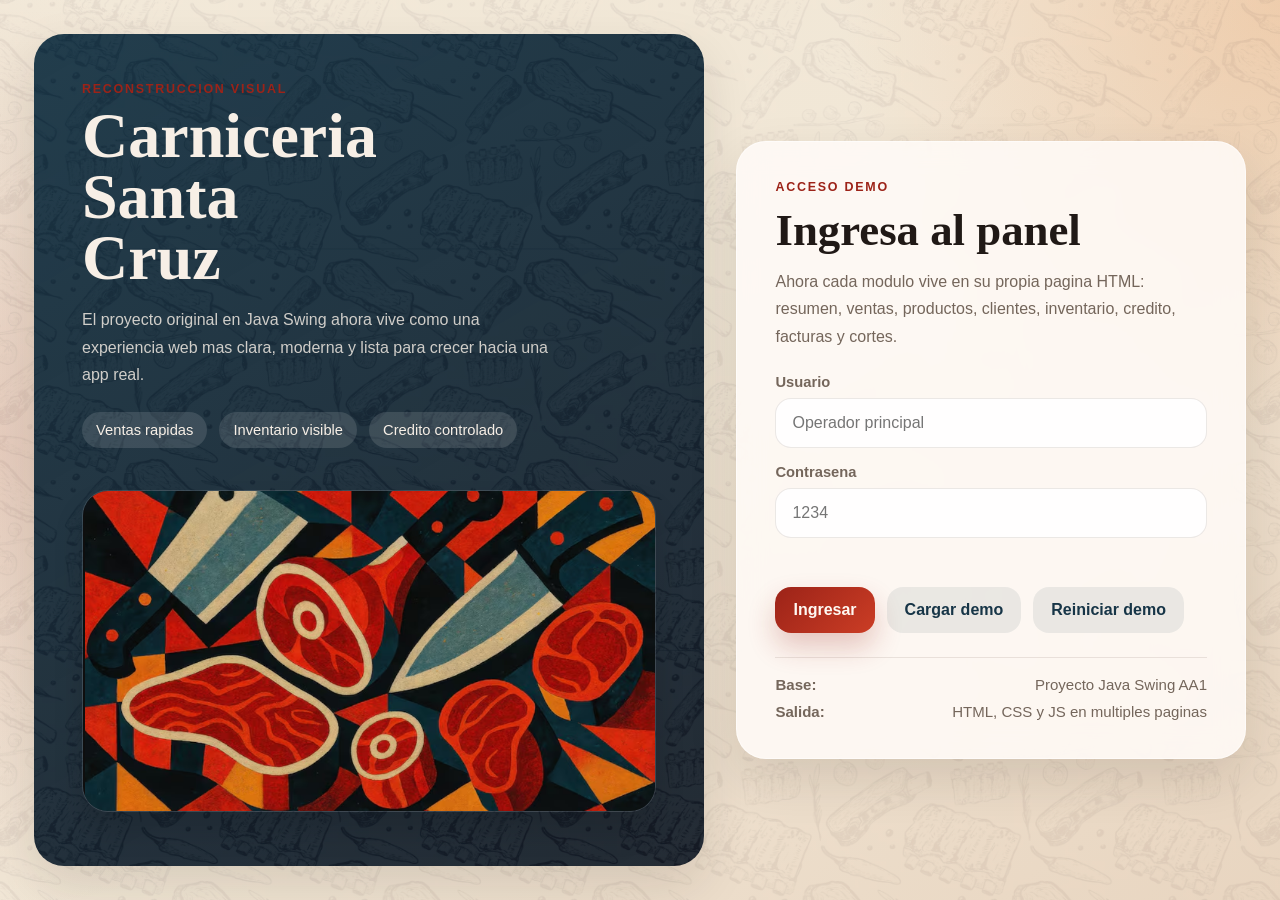
==== aa1-web/clientes.html @ 41139fec "Add aa1-web project files" ====
<!DOCTYPE html>
<html lang="es">
<head>
  <meta charset="UTF-8">
  <meta name="viewport" content="width=device-width, initial-scale=1.0">
  <title>Carniceria Santa Cruz | Clientes</title>
  <link rel="stylesheet" href="./styles.css">
</head>
<body data-page="clientes">
  <div class="page-shell">
    <section class="app">
      <aside class="sidebar">
        <div class="brand-block">
          <p class="eyebrow">Sistema comercial</p>
          <h2>Santa Cruz</h2>
          <p class="side-copy">
            Consulta, seguimiento y estado de credito con una lectura mas clara.
          </p>
        </div>

        <nav class="nav-list">
          <a class="nav-link" data-page-link="resumen" href="./resumen.html"><span class="nav-mark">RS</span><span>Resumen</span></a>
          <a class="nav-link" data-page-link="ventas" href="./ventas.html"><span class="nav-mark">VT</span><span>Ventas</span></a>
          <a class="nav-link" data-page-link="productos" href="./productos.html"><span class="nav-mark">PR</span><span>Productos</span></a>
          <a class="nav-link" data-page-link="clientes" href="./clientes.html"><span class="nav-mark">CL</span><span>Clientes</span></a>
          <a class="nav-link" data-page-link="inventario" href="./inventario.html"><span class="nav-mark">IN</span><span>Inventario</span></a>
          <a class="nav-link" data-page-link="credito" href="./credito.html"><span class="nav-mark">CR</span><span>Credito</span></a>
          <a class="nav-link" data-page-link="facturas" href="./facturas.html"><span class="nav-mark">FC</span><span>Facturas</span></a>
          <a class="nav-link" data-page-link="cortes" href="./cortes.html"><span class="nav-mark">CT</span><span>Cortes</span></a>
        </nav>

        <div class="side-pattern"></div>
        <p class="side-foot">Modulo separado a partir de la ventana `Clientes.java`.</p>
        <a class="ghost-button full side-button" href="./index.html">Volver al login</a>
      </aside>

      <main class="workspace">
        <header class="workspace-header">
          <div>
            <p class="eyebrow">Panel principal</p>
            <h1 id="currentSection">Clientes</h1>
          </div>

          <div class="header-tools">
            <div class="header-chip">
              <span>Fecha</span>
              <strong id="todayLabel"></strong>
            </div>
            <div class="header-chip">
              <span>Operador</span>
              <strong id="operatorLabel"></strong>
            </div>
          </div>
        </header>

        <section class="view active">
          <div class="section-title reveal">
            <div>
              <p class="eyebrow">Relacion comercial</p>
              <h2>Clientes</h2>
            </div>
            <span class="badge-soft">Busqueda + Perfil + Credito</span>
          </div>

          <div class="split-grid reveal delay-1">
            <article class="panel">
              <div class="panel-head">
                <div>
                  <p class="eyebrow">Busqueda</p>
                  <h3>Panel de clientes</h3>
                </div>
              </div>

              <label class="field">
                <span>Documento o nombre</span>
                <input id="clientSearch" type="text" placeholder="1023 o martha">
              </label>

              <div class="client-list" id="clientsList"></div>
            </article>

            <article class="panel">
              <div class="panel-head">
                <div>
                  <p class="eyebrow">Informacion del cliente</p>
                  <h3 id="clientName">Selecciona un cliente</h3>
                </div>
                <span class="badge-soft" id="clientCreditState">Sin estado</span>
              </div>

              <div class="detail-grid">
                <div class="detail-item">
                  <span>Documento</span>
                  <strong id="clientDocument">-</strong>
                </div>
                <div class="detail-item">
                  <span>Telefono</span>
                  <strong id="clientPhone">-</strong>
                </div>
                <div class="detail-item">
                  <span>Direccion</span>
                  <strong id="clientAddress">-</strong>
                </div>
                <div class="detail-item">
                  <span>Saldo pendiente</span>
                  <strong id="clientDebt">$0</strong>
                </div>
              </div>

              <button class="ghost-button full" type="button" id="toggleCreditButton">Cambiar estado de credito</button>
            </article>
          </div>
        </section>
      </main>
    </section>

    <div class="toast" id="toast"></div>
  </div>

  <script src="./app.js"></script>
</body>
</html>
---- aa1-web/styles.css ----
:root {
  --bg: #f3eadb;
  --surface: rgba(255, 251, 247, 0.88);
  --surface-strong: #fffaf5;
  --card: #fffdf9;
  --ink: #201916;
  --muted: #74665b;
  --line: rgba(91, 64, 48, 0.12);
  --accent: #9c2318;
  --accent-2: #eb7d26;
  --accent-3: #173547;
  --success: #247447;
  --warning: #b86b23;
  --danger: #a92525;
  --shadow: 0 20px 50px rgba(31, 23, 19, 0.12);
  --radius-xl: 30px;
  --radius-lg: 22px;
  --radius-md: 16px;
  --radius-sm: 12px;
}

* {
  box-sizing: border-box;
}

html {
  scroll-behavior: smooth;
}

body {
  margin: 0;
  min-height: 100vh;
  color: var(--ink);
  font-family: "Trebuchet MS", "Gill Sans", "Segoe UI", sans-serif;
  background:
    radial-gradient(circle at top right, rgba(235, 125, 38, 0.22), transparent 28%),
    radial-gradient(circle at left center, rgba(156, 35, 24, 0.14), transparent 34%),
    linear-gradient(140deg, #f4ecde 0%, #f3eadb 45%, #ead8c4 100%);
}

body::before {
  content: "";
  position: fixed;
  inset: 0;
  background: url("./assets/pattern.png") center/420px;
  opacity: 0.075;
  pointer-events: none;
  mix-blend-mode: multiply;
}

img {
  display: block;
  max-width: 100%;
}

button,
input,
select,
textarea {
  font: inherit;
}

a {
  color: inherit;
}

button {
  cursor: pointer;
}

.hidden {
  display: none !important;
}

.page-shell {
  position: relative;
}

.eyebrow {
  margin: 0 0 10px;
  font-size: 0.78rem;
  font-weight: 800;
  letter-spacing: 0.14em;
  text-transform: uppercase;
  color: var(--accent);
}

.reveal {
  animation: rise-in 0.75s ease both;
}

.delay-1 {
  animation-delay: 0.08s;
}

.delay-2 {
  animation-delay: 0.16s;
}

.login-screen {
  min-height: 100vh;
  display: grid;
  grid-template-columns: 1.25fr 0.95fr;
  gap: 32px;
  padding: 34px;
  position: relative;
}

.login-hero,
.login-card,
.panel,
.stat-card {
  backdrop-filter: blur(14px);
}

.login-hero {
  position: relative;
  overflow: hidden;
  border-radius: var(--radius-xl);
  background:
    linear-gradient(150deg, rgba(23, 53, 71, 0.95), rgba(15, 25, 38, 0.9)),
    url("./assets/pattern.png") center/400px;
  padding: 48px;
  color: #f7efe6;
  box-shadow: var(--shadow);
}

.login-hero h1,
.workspace-header h1,
.section-title h2,
.hero-banner h2,
.panel h3,
.login-card h2 {
  font-family: "Rockwell", "Bookman Old Style", "Palatino Linotype", serif;
}

.login-hero h1 {
  font-size: clamp(2.8rem, 5vw, 5rem);
  line-height: 0.95;
  margin: 0 0 18px;
  max-width: 9ch;
}

.hero-copy {
  max-width: 54ch;
  margin: 0 0 24px;
  color: rgba(247, 239, 230, 0.82);
  line-height: 1.7;
}

.hero-pills {
  display: flex;
  flex-wrap: wrap;
  gap: 12px;
}

.hero-pills span,
.badge-soft {
  display: inline-flex;
  align-items: center;
  gap: 8px;
  padding: 10px 14px;
  border-radius: 999px;
  background: rgba(255, 255, 255, 0.12);
  color: inherit;
  font-size: 0.92rem;
}

.hero-art {
  margin-top: 42px;
  border-radius: 26px;
  overflow: hidden;
  border: 1px solid rgba(255, 255, 255, 0.12);
  box-shadow: 0 18px 30px rgba(0, 0, 0, 0.14);
}

.hero-art img {
  width: 100%;
  height: 320px;
  object-fit: cover;
}

.login-card {
  align-self: center;
  border-radius: var(--radius-xl);
  background: var(--surface);
  border: 1px solid rgba(255, 255, 255, 0.5);
  padding: 38px;
  box-shadow: var(--shadow);
}

.card-top h2 {
  margin: 0 0 12px;
  font-size: clamp(2rem, 4vw, 2.8rem);
}

.card-top p:last-child {
  margin: 0 0 24px;
  color: var(--muted);
  line-height: 1.7;
}

.field {
  display: grid;
  gap: 8px;
  margin-bottom: 16px;
}

.field span {
  font-size: 0.92rem;
  font-weight: 700;
  color: var(--muted);
}

.field input,
.field select,
.field textarea {
  width: 100%;
  border: 1px solid var(--line);
  border-radius: var(--radius-md);
  padding: 15px 16px;
  background: rgba(255, 255, 255, 0.88);
  color: var(--ink);
  transition: border-color 0.2s ease, transform 0.2s ease, box-shadow 0.2s ease;
}

.field input:focus,
.field select:focus,
.field textarea:focus {
  outline: none;
  border-color: rgba(156, 35, 24, 0.4);
  box-shadow: 0 0 0 4px rgba(156, 35, 24, 0.08);
  transform: translateY(-1px);
}

.login-error {
  min-height: 1.2rem;
  margin: 4px 0 14px;
  color: var(--danger);
  font-size: 0.92rem;
  font-weight: 700;
}

.card-actions,
.button-row,
.banner-actions,
.sale-footer {
  display: flex;
  flex-wrap: wrap;
  gap: 12px;
  align-items: center;
}

.primary-button,
.ghost-button,
.remove-button {
  display: inline-flex;
  align-items: center;
  justify-content: center;
  border: 0;
  border-radius: 16px;
  padding: 14px 18px;
  font-weight: 800;
  text-decoration: none;
  transition: transform 0.18s ease, box-shadow 0.18s ease, background 0.18s ease;
}

.primary-button {
  background: linear-gradient(135deg, var(--accent), #cb3d25);
  color: #fff9f3;
  box-shadow: 0 14px 28px rgba(156, 35, 24, 0.24);
}

.ghost-button,
.remove-button {
  background: rgba(23, 53, 71, 0.08);
  color: var(--accent-3);
}

.primary-button:hover,
.ghost-button:hover,
.remove-button:hover {
  transform: translateY(-2px);
}

.full {
  width: 100%;
  justify-content: center;
}

.login-notes {
  margin-top: 24px;
  padding-top: 18px;
  border-top: 1px solid var(--line);
  display: grid;
  gap: 10px;
}

.login-notes div {
  display: flex;
  justify-content: space-between;
  gap: 12px;
  color: var(--muted);
  font-size: 0.94rem;
}

.app {
  display: grid;
  grid-template-columns: 300px minmax(0, 1fr);
  min-height: 100vh;
}

.sidebar {
  display: flex;
  flex-direction: column;
  position: sticky;
  top: 0;
  height: 100vh;
  padding: 26px;
  background:
    linear-gradient(180deg, rgba(17, 32, 45, 0.98), rgba(20, 26, 37, 0.97)),
    url("./assets/pattern.png") center/360px;
  color: #f9f2ea;
  overflow: hidden;
}

.brand-block h2 {
  margin: 0 0 10px;
  font-size: 2.2rem;
}

.side-copy,
.side-foot {
  color: rgba(249, 242, 234, 0.72);
  line-height: 1.7;
}

.nav-list {
  display: grid;
  gap: 10px;
  margin: 28px 0;
}

.nav-link {
  display: flex;
  align-items: center;
  gap: 12px;
  width: 100%;
  text-decoration: none;
  border: 1px solid rgba(255, 255, 255, 0.07);
  border-radius: 18px;
  padding: 14px 16px;
  background: rgba(255, 255, 255, 0.04);
  color: #f9f2ea;
  text-align: left;
  font-weight: 700;
  transition: background 0.2s ease, transform 0.2s ease, border-color 0.2s ease;
}

.nav-link:hover,
.nav-link.active {
  background: linear-gradient(135deg, rgba(156, 35, 24, 0.96), rgba(235, 125, 38, 0.92));
  border-color: transparent;
  transform: translateX(4px);
}

.nav-mark {
  display: inline-grid;
  place-items: center;
  width: 36px;
  height: 36px;
  border-radius: 12px;
  background: rgba(255, 255, 255, 0.14);
  font-size: 0.83rem;
}

.side-pattern {
  margin-top: auto;
  height: 180px;
  border-radius: 24px;
  background:
    linear-gradient(160deg, rgba(255, 255, 255, 0.08), transparent),
    url("./assets/hero-meat.png") center/cover;
  opacity: 0.82;
}

.side-button {
  margin-top: 16px;
}

.workspace {
  padding: 30px;
}

.workspace-header {
  display: flex;
  align-items: end;
  justify-content: space-between;
  gap: 20px;
  margin-bottom: 24px;
}

.workspace-header h1 {
  margin: 0;
  font-size: clamp(2.2rem, 4vw, 3.2rem);
}

.header-tools {
  display: flex;
  flex-wrap: wrap;
  gap: 12px;
}

.header-chip {
  min-width: 170px;
  padding: 14px 16px;
  border-radius: 18px;
  background: rgba(255, 255, 255, 0.72);
  border: 1px solid rgba(255, 255, 255, 0.44);
  box-shadow: var(--shadow);
}

.header-chip span {
  display: block;
  color: var(--muted);
  font-size: 0.84rem;
}

.header-chip strong {
  display: block;
  margin-top: 4px;
  font-size: 1rem;
}

.view {
  display: none;
  gap: 22px;
}

.view.active {
  display: grid;
}

.section-title {
  display: flex;
  align-items: center;
  justify-content: space-between;
  gap: 16px;
}

.section-title h2,
.hero-banner h2 {
  margin: 0;
}

.hero-banner {
  display: grid;
  grid-template-columns: minmax(0, 1.4fr) minmax(240px, 0.6fr);
  gap: 20px;
  padding: 28px;
  background:
    linear-gradient(135deg, rgba(255, 248, 242, 0.96), rgba(249, 236, 222, 0.92)),
    url("./assets/pattern.png") center/420px;
}

.panel-copy {
  margin: 14px 0 0;
  max-width: 62ch;
  color: var(--muted);
  line-height: 1.7;
}

.feature-list {
  margin: 18px 0 0;
  padding-left: 18px;
  color: var(--muted);
  line-height: 1.8;
}

.banner-aside {
  padding: 20px;
  border-radius: 24px;
  background: rgba(255, 255, 255, 0.62);
  border: 1px solid rgba(255, 255, 255, 0.5);
}

.stats-grid {
  display: grid;
  grid-template-columns: repeat(4, minmax(0, 1fr));
  gap: 16px;
}

.stats-grid.compact {
  grid-template-columns: repeat(3, minmax(0, 1fr));
}

.stat-card {
  padding: 22px;
  border-radius: 24px;
  background: rgba(255, 255, 255, 0.76);
  border: 1px solid rgba(255, 255, 255, 0.48);
  box-shadow: var(--shadow);
}

.stat-card span {
  display: block;
  color: var(--muted);
  font-size: 0.92rem;
}

.stat-card strong {
  display: block;
  margin-top: 10px;
  font-size: clamp(1.6rem, 3vw, 2.3rem);
  line-height: 1;
}

.split-grid,
.sales-grid,
.inventory-grid,
.invoice-layout {
  display: grid;
  gap: 20px;
}

.split-grid {
  grid-template-columns: repeat(2, minmax(0, 1fr));
}

.split-grid.wide {
  grid-template-columns: 0.86fr 1.14fr;
}

.sales-grid {
  grid-template-columns: 1.45fr 0.8fr;
}

.inventory-grid {
  grid-template-columns: repeat(3, minmax(0, 1fr));
}

.invoice-layout {
  grid-template-columns: minmax(0, 1.25fr) 320px;
  align-items: start;
}

.panel {
  padding: 22px;
  border-radius: 26px;
  background: var(--surface);
  border: 1px solid rgba(255, 255, 255, 0.5);
  box-shadow: var(--shadow);
}

.panel.tonal {
  background:
    linear-gradient(160deg, rgba(255, 248, 242, 0.94), rgba(243, 234, 219, 0.9)),
    url("./assets/pattern.png") center/360px;
}

.panel-head {
  display: flex;
  align-items: start;
  justify-content: space-between;
  gap: 16px;
  margin-bottom: 18px;
}

.panel-head h3 {
  margin: 0;
  font-size: 1.5rem;
}

.stack-list,
.timeline,
.client-list,
.chart-bars {
  display: grid;
  gap: 12px;
}

.stack-item,
.timeline-item,
.client-item,
.chart-row {
  border-radius: 18px;
  padding: 15px 16px;
  background: rgba(255, 255, 255, 0.76);
  border: 1px solid rgba(255, 255, 255, 0.48);
}

.stack-item {
  display: flex;
  justify-content: space-between;
  gap: 12px;
  align-items: center;
}

.stack-item strong,
.timeline-item strong,
.client-item strong {
  display: block;
}

.subtle {
  color: var(--muted);
  font-size: 0.92rem;
}

.inline-form,
.filters-bar {
  display: flex;
  flex-wrap: wrap;
  gap: 14px;
  align-items: end;
}

.grow {
  flex: 1 1 280px;
}

.short {
  min-width: 140px;
}

.chip-row {
  display: flex;
  flex-wrap: wrap;
  gap: 10px;
  margin: 18px 0;
}

.chip-row button {
  border: 0;
  border-radius: 999px;
  padding: 10px 14px;
  background: rgba(235, 125, 38, 0.12);
  color: var(--accent);
  font-weight: 700;
}

.table-wrap {
  overflow: auto;
  border-radius: 18px;
  border: 1px solid rgba(91, 64, 48, 0.08);
}

table {
  width: 100%;
  border-collapse: collapse;
  min-width: 640px;
  background: rgba(255, 255, 255, 0.62);
}

thead {
  background: rgba(23, 53, 71, 0.06);
}

th,
td {
  padding: 14px 16px;
  text-align: left;
  border-bottom: 1px solid rgba(91, 64, 48, 0.08);
  font-size: 0.95rem;
}

tbody tr:hover {
  background: rgba(156, 35, 24, 0.04);
}

.table-foot,
.sale-footer {
  margin-top: 16px;
  color: var(--muted);
}

.sale-footer {
  justify-content: space-between;
}

.totals-box {
  display: grid;
  gap: 14px;
  margin: 18px 0;
  padding: 18px;
  border-radius: 20px;
  background: rgba(23, 53, 71, 0.06);
}

.totals-box div {
  display: flex;
  justify-content: space-between;
  gap: 16px;
}

.totals-box strong {
  font-size: 1.1rem;
}

.note-card {
  margin-top: 18px;
  padding: 18px;
  border-radius: 20px;
  background: linear-gradient(160deg, rgba(23, 53, 71, 0.92), rgba(12, 24, 35, 0.9));
  color: #f3ebdf;
}

.note-card p:last-child {
  margin: 8px 0 0;
  line-height: 1.65;
  color: rgba(243, 235, 223, 0.8);
}

.form-grid {
  display: grid;
  grid-template-columns: repeat(2, minmax(0, 1fr));
  gap: 12px;
}

.full-row {
  grid-column: 1 / -1;
}

.filter-inline {
  display: flex;
  align-items: center;
  gap: 10px;
  color: var(--muted);
}

.filter-inline select {
  border: 1px solid var(--line);
  border-radius: 12px;
  padding: 10px 12px;
  background: rgba(255, 255, 255, 0.88);
}

.client-list {
  max-height: 560px;
  overflow: auto;
  padding-right: 4px;
}

.client-item {
  width: 100%;
  text-align: left;
  background: rgba(255, 255, 255, 0.84);
  border: 1px solid rgba(91, 64, 48, 0.08);
}

.client-item.active {
  border-color: rgba(156, 35, 24, 0.32);
  background: rgba(156, 35, 24, 0.06);
}

.detail-grid {
  display: grid;
  grid-template-columns: repeat(2, minmax(0, 1fr));
  gap: 12px;
}

.detail-grid.compact {
  margin-bottom: 12px;
}

.detail-item {
  padding: 16px;
  border-radius: 18px;
  background: rgba(255, 255, 255, 0.76);
  border: 1px solid rgba(91, 64, 48, 0.08);
}

.detail-item span {
  display: block;
  color: var(--muted);
  font-size: 0.9rem;
}

.detail-item strong {
  display: block;
  margin-top: 8px;
  font-size: 1rem;
}

.timeline-item {
  display: grid;
  gap: 6px;
}

.timeline-item small {
  color: var(--muted);
}

.invoice-detail {
  display: grid;
  gap: 12px;
  position: sticky;
  top: 18px;
}

.invoice-card {
  border-radius: 22px;
  padding: 18px;
  background: linear-gradient(160deg, rgba(23, 53, 71, 0.96), rgba(14, 28, 38, 0.94));
  color: #f7efe3;
}

.invoice-card h3 {
  margin: 0 0 14px;
  font-size: 1.4rem;
}

.invoice-card .subtle {
  color: rgba(247, 239, 227, 0.74);
}

.invoice-lines {
  display: grid;
  gap: 10px;
  margin-top: 16px;
}

.invoice-line {
  display: flex;
  justify-content: space-between;
  gap: 10px;
  padding-top: 10px;
  border-top: 1px solid rgba(255, 255, 255, 0.12);
}

.invoice-row {
  cursor: pointer;
}

.invoice-row.active {
  background: rgba(156, 35, 24, 0.08);
}

.chart-row {
  display: grid;
  gap: 10px;
}

.chart-row header {
  display: flex;
  justify-content: space-between;
  gap: 12px;
}

.chart-track {
  overflow: hidden;
  height: 12px;
  border-radius: 999px;
  background: rgba(23, 53, 71, 0.08);
}

.chart-fill {
  height: 100%;
  border-radius: inherit;
  background: linear-gradient(90deg, var(--accent), var(--accent-2));
}

.tone-ok {
  color: var(--success);
}

.tone-warn {
  color: var(--warning);
}

.tone-danger {
  color: var(--danger);
}

.pill {
  display: inline-flex;
  align-items: center;
  justify-content: center;
  min-width: 92px;
  padding: 8px 12px;
  border-radius: 999px;
  font-size: 0.84rem;
  font-weight: 800;
}

.pill.ok {
  background: rgba(36, 116, 71, 0.12);
  color: var(--success);
}

.pill.off {
  background: rgba(169, 37, 37, 0.12);
  color: var(--danger);
}

.stock-pill {
  font-weight: 800;
}

.stock-pill.low {
  color: var(--danger);
}

.stock-pill.good {
  color: var(--success);
}

.toast {
  position: fixed;
  right: 24px;
  bottom: 24px;
  min-width: 240px;
  max-width: 360px;
  padding: 16px 18px;
  border-radius: 18px;
  background: rgba(23, 53, 71, 0.96);
  color: #f7efe3;
  box-shadow: var(--shadow);
  opacity: 0;
  pointer-events: none;
  transform: translateY(10px);
  transition: opacity 0.2s ease, transform 0.2s ease;
}

.toast.show {
  opacity: 1;
  transform: translateY(0);
}

.toast.error {
  background: rgba(169, 37, 37, 0.96);
}

@keyframes rise-in {
  from {
    opacity: 0;
    transform: translateY(16px);
  }
  to {
    opacity: 1;
    transform: translateY(0);
  }
}

@media (max-width: 1220px) {
  .stats-grid,
  .stats-grid.compact,
  .inventory-grid {
    grid-template-columns: repeat(2, minmax(0, 1fr));
  }

  .sales-grid,
  .split-grid,
  .split-grid.wide,
  .invoice-layout {
    grid-template-columns: 1fr;
  }

  .invoice-detail {
    position: static;
  }
}

@media (max-width: 980px) {
  .login-screen,
  .app {
    grid-template-columns: 1fr;
  }

  .sidebar {
    position: relative;
    height: auto;
  }

  .workspace {
    padding: 22px;
  }

  .workspace-header,
  .section-title {
    flex-direction: column;
    align-items: start;
  }
}

@media (max-width: 720px) {
  .login-screen,
  .login-card,
  .login-hero,
  .panel,
  .workspace {
    padding: 20px;
  }

  .stats-grid,
  .stats-grid.compact,
  .detail-grid,
  .form-grid {
    grid-template-columns: 1fr;
  }

  .hero-banner {
    grid-template-columns: 1fr;
  }

  .hero-art img {
    height: 220px;
  }

  .header-tools,
  .card-actions,
  .button-row,
  .banner-actions,
  .sale-footer,
  .filters-bar,
  .inline-form {
    width: 100%;
  }

  .header-chip,
  .button-row > *,
  .card-actions > *,
  .banner-actions > *,
  .inline-form > *,
  .filters-bar > * {
    width: 100%;
  }
}
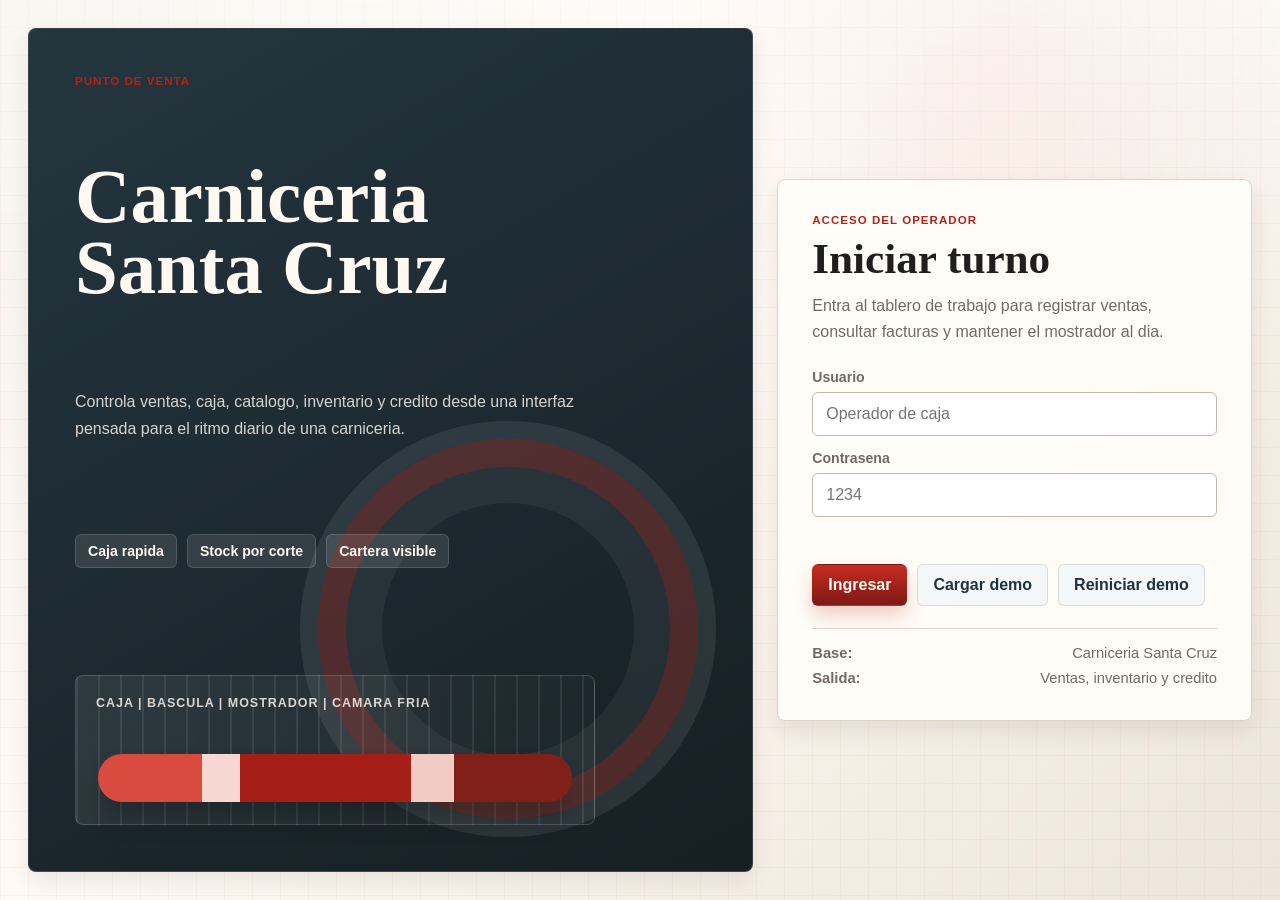
==== commit 2aebf35e: "Mejora visual" ====
--- a/aa1-web/clientes.html
+++ b/aa1-web/clientes.html
@@ -14,7 +14,7 @@
           <p class="eyebrow">Sistema comercial</p>
           <h2>Santa Cruz</h2>
           <p class="side-copy">
-            Consulta, seguimiento y estado de credito con una lectura mas clara.
+            Fichas de clientes para consultar contacto, saldo y permisos de credito.
           </p>
         </div>
 
@@ -30,14 +30,14 @@
         </nav>
 
         <div class="side-pattern"></div>
-        <p class="side-foot">Modulo separado a partir de la ventana `Clientes.java`.</p>
+        <p class="side-foot">Directorio de clientes habituales y ventas a credito.</p>
         <a class="ghost-button full side-button" href="./index.html">Volver al login</a>
       </aside>
 
       <main class="workspace">
         <header class="workspace-header">
           <div>
-            <p class="eyebrow">Panel principal</p>
+              <p class="eyebrow">Clientes frecuentes</p>
             <h1 id="currentSection">Clientes</h1>
           </div>
 
@@ -56,10 +56,10 @@
         <section class="view active">
           <div class="section-title reveal">
             <div>
-              <p class="eyebrow">Relacion comercial</p>
+              <p class="eyebrow">Mostrador y cartera</p>
               <h2>Clientes</h2>
             </div>
-            <span class="badge-soft">Busqueda + Perfil + Credito</span>
+            <span class="badge-soft">Busqueda + saldo + credito</span>
           </div>
 
           <div class="split-grid reveal delay-1">
@@ -67,7 +67,7 @@
               <div class="panel-head">
                 <div>
                   <p class="eyebrow">Busqueda</p>
-                  <h3>Panel de clientes</h3>
+                  <h3>Directorio de clientes</h3>
                 </div>
               </div>
 
@@ -82,7 +82,7 @@
             <article class="panel">
               <div class="panel-head">
                 <div>
-                  <p class="eyebrow">Informacion del cliente</p>
+                  <p class="eyebrow">Ficha comercial</p>
                   <h3 id="clientName">Selecciona un cliente</h3>
                 </div>
                 <span class="badge-soft" id="clientCreditState">Sin estado</span>
--- a/aa1-web/styles.css
+++ b/aa1-web/styles.css
@@ -1,22 +1,26 @@
 :root {
-  --bg: #f3eadb;
-  --surface: rgba(255, 251, 247, 0.88);
-  --surface-strong: #fffaf5;
-  --card: #fffdf9;
-  --ink: #201916;
-  --muted: #74665b;
-  --line: rgba(91, 64, 48, 0.12);
-  --accent: #9c2318;
-  --accent-2: #eb7d26;
-  --accent-3: #173547;
-  --success: #247447;
-  --warning: #b86b23;
-  --danger: #a92525;
-  --shadow: 0 20px 50px rgba(31, 23, 19, 0.12);
-  --radius-xl: 30px;
-  --radius-lg: 22px;
-  --radius-md: 16px;
-  --radius-sm: 12px;
+  --bg: #f6f1ea;
+  --bg-2: #ede5da;
+  --surface: #fffdf9;
+  --surface-soft: #fbf6ef;
+  --surface-steel: #eef2f3;
+  --ink: #211f1d;
+  --muted: #716a62;
+  --line: #ded3c7;
+  --line-strong: #c9b8a7;
+  --accent: #b42318;
+  --accent-dark: #7d1914;
+  --accent-soft: #fde7e3;
+  --steel: #20323b;
+  --steel-2: #314851;
+  --green: #28664c;
+  --warning: #a85f17;
+  --danger: #b42318;
+  --shadow: 0 18px 36px rgba(37, 28, 21, 0.12);
+  --shadow-soft: 0 10px 22px rgba(37, 28, 21, 0.08);
+  --radius-lg: 8px;
+  --radius-md: 8px;
+  --radius-sm: 6px;
 }
 
 * {
@@ -31,21 +35,22 @@
   margin: 0;
   min-height: 100vh;
   color: var(--ink);
-  font-family: "Trebuchet MS", "Gill Sans", "Segoe UI", sans-serif;
+  font-family: "Segoe UI", Arial, sans-serif;
   background:
-    radial-gradient(circle at top right, rgba(235, 125, 38, 0.22), transparent 28%),
-    radial-gradient(circle at left center, rgba(156, 35, 24, 0.14), transparent 34%),
-    linear-gradient(140deg, #f4ecde 0%, #f3eadb 45%, #ead8c4 100%);
+    linear-gradient(90deg, rgba(180, 35, 24, 0.035) 1px, transparent 1px),
+    linear-gradient(0deg, rgba(32, 50, 59, 0.035) 1px, transparent 1px),
+    linear-gradient(135deg, var(--bg) 0%, #fffaf4 42%, var(--bg-2) 100%);
+  background-size: 28px 28px, 28px 28px, auto;
 }
 
 body::before {
   content: "";
   position: fixed;
   inset: 0;
-  background: url("./assets/pattern.png") center/420px;
-  opacity: 0.075;
   pointer-events: none;
-  mix-blend-mode: multiply;
+  background:
+    linear-gradient(180deg, rgba(255, 255, 255, 0.45), transparent 36%),
+    radial-gradient(circle at 78% 8%, rgba(180, 35, 24, 0.08), transparent 26%);
 }
 
 img {
@@ -77,32 +82,32 @@
 }
 
 .eyebrow {
-  margin: 0 0 10px;
-  font-size: 0.78rem;
+  margin: 0 0 8px;
+  color: var(--accent);
+  font-size: 0.72rem;
   font-weight: 800;
-  letter-spacing: 0.14em;
+  letter-spacing: 0.09em;
   text-transform: uppercase;
-  color: var(--accent);
 }
 
 .reveal {
-  animation: rise-in 0.75s ease both;
+  animation: rise-in 0.45s ease both;
 }
 
 .delay-1 {
-  animation-delay: 0.08s;
+  animation-delay: 0.05s;
 }
 
 .delay-2 {
-  animation-delay: 0.16s;
+  animation-delay: 0.1s;
 }
 
 .login-screen {
   min-height: 100vh;
   display: grid;
-  grid-template-columns: 1.25fr 0.95fr;
-  gap: 32px;
-  padding: 34px;
+  grid-template-columns: minmax(0, 1.1fr) minmax(360px, 0.72fr);
+  gap: 24px;
+  padding: 28px;
   position: relative;
 }
 
@@ -110,19 +115,36 @@
 .login-card,
 .panel,
 .stat-card {
-  backdrop-filter: blur(14px);
+  box-shadow: var(--shadow-soft);
 }
 
 .login-hero {
   position: relative;
   overflow: hidden;
-  border-radius: var(--radius-xl);
+  display: grid;
+  align-content: space-between;
+  min-height: calc(100vh - 56px);
+  border: 1px solid rgba(255, 255, 255, 0.12);
+  border-radius: var(--radius-lg);
   background:
-    linear-gradient(150deg, rgba(23, 53, 71, 0.95), rgba(15, 25, 38, 0.9)),
-    url("./assets/pattern.png") center/400px;
-  padding: 48px;
-  color: #f7efe6;
-  box-shadow: var(--shadow);
+    linear-gradient(150deg, rgba(32, 50, 59, 0.98), rgba(17, 26, 31, 0.98)),
+    repeating-linear-gradient(45deg, rgba(255,255,255,0.04) 0 1px, transparent 1px 16px);
+  padding: 46px;
+  color: #fff9f2;
+}
+
+.login-hero::after {
+  content: "";
+  position: absolute;
+  right: 36px;
+  bottom: 34px;
+  width: min(36vw, 380px);
+  aspect-ratio: 1;
+  border-radius: 50%;
+  border: 18px solid rgba(255, 255, 255, 0.08);
+  box-shadow:
+    inset 0 0 0 28px rgba(180, 35, 24, 0.3),
+    inset 0 0 0 64px rgba(255, 255, 255, 0.05);
 }
 
 .login-hero h1,
@@ -130,28 +152,35 @@
 .section-title h2,
 .hero-banner h2,
 .panel h3,
-.login-card h2 {
-  font-family: "Rockwell", "Bookman Old Style", "Palatino Linotype", serif;
+.login-card h2,
+.brand-block h2 {
+  font-family: Georgia, "Times New Roman", serif;
 }
 
 .login-hero h1 {
-  font-size: clamp(2.8rem, 5vw, 5rem);
-  line-height: 0.95;
+  position: relative;
+  z-index: 1;
+  max-width: 10ch;
   margin: 0 0 18px;
-  max-width: 9ch;
+  font-size: clamp(3rem, 6vw, 5.6rem);
+  line-height: 0.92;
 }
 
 .hero-copy {
-  max-width: 54ch;
+  position: relative;
+  z-index: 1;
+  max-width: 58ch;
   margin: 0 0 24px;
-  color: rgba(247, 239, 230, 0.82);
-  line-height: 1.7;
+  color: rgba(255, 249, 242, 0.82);
+  line-height: 1.65;
 }
 
 .hero-pills {
+  position: relative;
+  z-index: 1;
   display: flex;
   flex-wrap: wrap;
-  gap: 12px;
+  gap: 10px;
 }
 
 .hero-pills span,
@@ -159,78 +188,112 @@
   display: inline-flex;
   align-items: center;
   gap: 8px;
-  padding: 10px 14px;
+  min-height: 34px;
+  padding: 8px 12px;
+  border: 1px solid rgba(180, 35, 24, 0.16);
+  border-radius: var(--radius-sm);
+  background: var(--accent-soft);
+  color: var(--accent-dark);
+  font-size: 0.88rem;
+  font-weight: 800;
+}
+
+.login-hero .hero-pills span {
+  border-color: rgba(255, 255, 255, 0.14);
+  background: rgba(255, 255, 255, 0.1);
+  color: #fff9f2;
+}
+
+.hero-art {
+  position: relative;
+  z-index: 1;
+  margin-top: 40px;
+  max-width: 520px;
+  min-height: 150px;
+  border: 1px solid rgba(255, 255, 255, 0.16);
+  border-radius: var(--radius-lg);
+  background:
+    linear-gradient(90deg, rgba(255,255,255,0.08), rgba(255,255,255,0.02)),
+    repeating-linear-gradient(90deg, rgba(255,255,255,0.08) 0 2px, transparent 2px 22px);
+}
+
+.hero-art img {
+  display: none;
+}
+
+.hero-art::before {
+  content: "CAJA  |  BASCULA  |  MOSTRADOR  |  CAMARA FRIA";
+  position: absolute;
+  left: 20px;
+  top: 20px;
+  color: rgba(255, 249, 242, 0.82);
+  font-size: 0.78rem;
+  font-weight: 800;
+  letter-spacing: 0.08em;
+}
+
+.hero-art::after {
+  content: "";
+  position: absolute;
+  left: 22px;
+  right: 22px;
+  bottom: 22px;
+  height: 48px;
   border-radius: 999px;
-  background: rgba(255, 255, 255, 0.12);
-  color: inherit;
-  font-size: 0.92rem;
-}
-
-.hero-art {
-  margin-top: 42px;
-  border-radius: 26px;
-  overflow: hidden;
-  border: 1px solid rgba(255, 255, 255, 0.12);
-  box-shadow: 0 18px 30px rgba(0, 0, 0, 0.14);
-}
-
-.hero-art img {
-  width: 100%;
-  height: 320px;
-  object-fit: cover;
+  background:
+    linear-gradient(90deg, #d94a3f 0 22%, #f6d7d1 22% 30%, #a51f18 30% 66%, #f2cbc4 66% 75%, #812018 75% 100%);
+  box-shadow: 0 18px 24px rgba(0, 0, 0, 0.22);
 }
 
 .login-card {
   align-self: center;
-  border-radius: var(--radius-xl);
-  background: var(--surface);
-  border: 1px solid rgba(255, 255, 255, 0.5);
-  padding: 38px;
-  box-shadow: var(--shadow);
+  border: 1px solid var(--line);
+  border-radius: var(--radius-lg);
+  background: rgba(255, 253, 249, 0.94);
+  padding: 34px;
 }
 
 .card-top h2 {
-  margin: 0 0 12px;
-  font-size: clamp(2rem, 4vw, 2.8rem);
+  margin: 0 0 10px;
+  font-size: clamp(2rem, 4vw, 2.7rem);
 }
 
 .card-top p:last-child {
   margin: 0 0 24px;
   color: var(--muted);
-  line-height: 1.7;
+  line-height: 1.65;
 }
 
 .field {
   display: grid;
-  gap: 8px;
-  margin-bottom: 16px;
+  gap: 7px;
+  margin-bottom: 14px;
 }
 
 .field span {
-  font-size: 0.92rem;
-  font-weight: 700;
   color: var(--muted);
+  font-size: 0.88rem;
+  font-weight: 800;
 }
 
 .field input,
 .field select,
 .field textarea {
   width: 100%;
-  border: 1px solid var(--line);
-  border-radius: var(--radius-md);
-  padding: 15px 16px;
-  background: rgba(255, 255, 255, 0.88);
+  border: 1px solid var(--line-strong);
+  border-radius: var(--radius-sm);
+  background: #fff;
   color: var(--ink);
-  transition: border-color 0.2s ease, transform 0.2s ease, box-shadow 0.2s ease;
+  padding: 12px 13px;
+  transition: border-color 0.18s ease, box-shadow 0.18s ease;
 }
 
 .field input:focus,
 .field select:focus,
 .field textarea:focus {
   outline: none;
-  border-color: rgba(156, 35, 24, 0.4);
-  box-shadow: 0 0 0 4px rgba(156, 35, 24, 0.08);
-  transform: translateY(-1px);
+  border-color: var(--accent);
+  box-shadow: 0 0 0 3px rgba(180, 35, 24, 0.12);
 }
 
 .login-error {
@@ -238,7 +301,7 @@
   margin: 4px 0 14px;
   color: var(--danger);
   font-size: 0.92rem;
-  font-weight: 700;
+  font-weight: 800;
 }
 
 .card-actions,
@@ -247,7 +310,7 @@
 .sale-footer {
   display: flex;
   flex-wrap: wrap;
-  gap: 12px;
+  gap: 10px;
   align-items: center;
 }
 
@@ -257,30 +320,44 @@
   display: inline-flex;
   align-items: center;
   justify-content: center;
-  border: 0;
-  border-radius: 16px;
-  padding: 14px 18px;
-  font-weight: 800;
+  min-height: 42px;
+  border: 1px solid transparent;
+  border-radius: var(--radius-sm);
+  padding: 11px 15px;
+  font-weight: 850;
   text-decoration: none;
-  transition: transform 0.18s ease, box-shadow 0.18s ease, background 0.18s ease;
+  transition: transform 0.16s ease, box-shadow 0.16s ease, background 0.16s ease;
 }
 
 .primary-button {
-  background: linear-gradient(135deg, var(--accent), #cb3d25);
-  color: #fff9f3;
-  box-shadow: 0 14px 28px rgba(156, 35, 24, 0.24);
+  background: linear-gradient(180deg, #c72c21, var(--accent-dark));
+  color: #fffaf5;
+  box-shadow: 0 10px 18px rgba(180, 35, 24, 0.22);
 }
 
 .ghost-button,
 .remove-button {
-  background: rgba(23, 53, 71, 0.08);
-  color: var(--accent-3);
+  border-color: rgba(32, 50, 59, 0.14);
+  background: #f4f7f7;
+  color: var(--steel);
+}
+
+.remove-button {
+  min-height: 34px;
+  padding: 7px 10px;
 }
 
 .primary-button:hover,
 .ghost-button:hover,
 .remove-button:hover {
-  transform: translateY(-2px);
+  transform: translateY(-1px);
+  box-shadow: var(--shadow-soft);
+}
+
+button:disabled,
+input:disabled {
+  cursor: not-allowed;
+  opacity: 0.56;
 }
 
 .full {
@@ -289,11 +366,11 @@
 }
 
 .login-notes {
-  margin-top: 24px;
-  padding-top: 18px;
+  margin-top: 22px;
+  padding-top: 16px;
   border-top: 1px solid var(--line);
   display: grid;
-  gap: 10px;
+  gap: 9px;
 }
 
 .login-notes div {
@@ -301,12 +378,12 @@
   justify-content: space-between;
   gap: 12px;
   color: var(--muted);
-  font-size: 0.94rem;
+  font-size: 0.92rem;
 }
 
 .app {
   display: grid;
-  grid-template-columns: 300px minmax(0, 1fr);
+  grid-template-columns: 278px minmax(0, 1fr);
   min-height: 100vh;
 }
 
@@ -316,125 +393,139 @@
   position: sticky;
   top: 0;
   height: 100vh;
-  padding: 26px;
+  padding: 22px;
   background:
-    linear-gradient(180deg, rgba(17, 32, 45, 0.98), rgba(20, 26, 37, 0.97)),
-    url("./assets/pattern.png") center/360px;
-  color: #f9f2ea;
+    linear-gradient(180deg, rgba(32, 50, 59, 0.98), rgba(18, 27, 32, 0.98)),
+    repeating-linear-gradient(90deg, rgba(255,255,255,0.04) 0 1px, transparent 1px 18px);
+  color: #fff9f2;
   overflow: hidden;
 }
 
+.brand-block {
+  padding-bottom: 18px;
+  border-bottom: 1px solid rgba(255, 255, 255, 0.12);
+}
+
 .brand-block h2 {
-  margin: 0 0 10px;
-  font-size: 2.2rem;
+  margin: 0 0 8px;
+  font-size: 2.18rem;
+  line-height: 1;
 }
 
 .side-copy,
 .side-foot {
-  color: rgba(249, 242, 234, 0.72);
-  line-height: 1.7;
+  color: rgba(255, 249, 242, 0.74);
+  line-height: 1.55;
+}
+
+.side-copy {
+  margin-bottom: 0;
 }
 
 .nav-list {
   display: grid;
+  gap: 7px;
+  margin: 22px 0;
+}
+
+.nav-link {
+  display: flex;
+  align-items: center;
   gap: 10px;
-  margin: 28px 0;
-}
-
-.nav-link {
-  display: flex;
-  align-items: center;
-  gap: 12px;
   width: 100%;
+  border: 1px solid rgba(255, 255, 255, 0.08);
+  border-radius: var(--radius-sm);
+  background: rgba(255, 255, 255, 0.045);
+  color: #fff9f2;
+  padding: 10px 12px;
+  text-align: left;
   text-decoration: none;
-  border: 1px solid rgba(255, 255, 255, 0.07);
-  border-radius: 18px;
-  padding: 14px 16px;
-  background: rgba(255, 255, 255, 0.04);
-  color: #f9f2ea;
-  text-align: left;
-  font-weight: 700;
-  transition: background 0.2s ease, transform 0.2s ease, border-color 0.2s ease;
+  font-weight: 750;
+  transition: background 0.18s ease, transform 0.18s ease, border-color 0.18s ease;
 }
 
 .nav-link:hover,
 .nav-link.active {
-  background: linear-gradient(135deg, rgba(156, 35, 24, 0.96), rgba(235, 125, 38, 0.92));
-  border-color: transparent;
-  transform: translateX(4px);
+  border-color: rgba(255, 255, 255, 0.16);
+  background: linear-gradient(90deg, var(--accent), #da4b36);
+  transform: translateX(3px);
 }
 
 .nav-mark {
   display: inline-grid;
   place-items: center;
-  width: 36px;
-  height: 36px;
-  border-radius: 12px;
-  background: rgba(255, 255, 255, 0.14);
-  font-size: 0.83rem;
+  width: 32px;
+  height: 32px;
+  border-radius: 50%;
+  background: rgba(255, 255, 255, 0.13);
+  font-size: 0.76rem;
+  font-weight: 900;
 }
 
 .side-pattern {
   margin-top: auto;
-  height: 180px;
-  border-radius: 24px;
+  min-height: 136px;
+  border: 1px solid rgba(255, 255, 255, 0.12);
+  border-radius: var(--radius-lg);
   background:
-    linear-gradient(160deg, rgba(255, 255, 255, 0.08), transparent),
-    url("./assets/hero-meat.png") center/cover;
-  opacity: 0.82;
+    linear-gradient(135deg, rgba(180, 35, 24, 0.7), rgba(255, 255, 255, 0.08)),
+    repeating-linear-gradient(135deg, rgba(255,255,255,0.13) 0 2px, transparent 2px 18px);
 }
 
 .side-button {
-  margin-top: 16px;
+  margin-top: 14px;
 }
 
 .workspace {
-  padding: 30px;
+  padding: 26px;
 }
 
 .workspace-header {
   display: flex;
   align-items: end;
   justify-content: space-between;
-  gap: 20px;
-  margin-bottom: 24px;
+  gap: 18px;
+  margin-bottom: 22px;
+  padding-bottom: 18px;
+  border-bottom: 1px solid var(--line);
 }
 
 .workspace-header h1 {
   margin: 0;
-  font-size: clamp(2.2rem, 4vw, 3.2rem);
+  font-size: clamp(2.1rem, 4vw, 3.1rem);
 }
 
 .header-tools {
   display: flex;
   flex-wrap: wrap;
-  gap: 12px;
+  gap: 10px;
 }
 
 .header-chip {
-  min-width: 170px;
-  padding: 14px 16px;
-  border-radius: 18px;
-  background: rgba(255, 255, 255, 0.72);
-  border: 1px solid rgba(255, 255, 255, 0.44);
-  box-shadow: var(--shadow);
+  min-width: 160px;
+  border: 1px solid var(--line);
+  border-radius: var(--radius-sm);
+  background: rgba(255, 253, 249, 0.86);
+  padding: 11px 13px;
+  box-shadow: var(--shadow-soft);
 }
 
 .header-chip span {
   display: block;
   color: var(--muted);
-  font-size: 0.84rem;
+  font-size: 0.8rem;
+  font-weight: 750;
 }
 
 .header-chip strong {
   display: block;
   margin-top: 4px;
-  font-size: 1rem;
+  font-size: 0.96rem;
 }
 
 .view {
   display: none;
-  gap: 22px;
+  gap: 18px;
 }
 
 .view.active {
@@ -445,7 +536,7 @@
   display: flex;
   align-items: center;
   justify-content: space-between;
-  gap: 16px;
+  gap: 14px;
 }
 
 .section-title h2,
@@ -455,39 +546,38 @@
 
 .hero-banner {
   display: grid;
-  grid-template-columns: minmax(0, 1.4fr) minmax(240px, 0.6fr);
-  gap: 20px;
-  padding: 28px;
+  grid-template-columns: minmax(0, 1.35fr) minmax(230px, 0.55fr);
+  gap: 18px;
+  border-left: 6px solid var(--accent);
   background:
-    linear-gradient(135deg, rgba(255, 248, 242, 0.96), rgba(249, 236, 222, 0.92)),
-    url("./assets/pattern.png") center/420px;
+    linear-gradient(120deg, rgba(255, 253, 249, 0.98), rgba(245, 239, 231, 0.96));
 }
 
 .panel-copy {
-  margin: 14px 0 0;
-  max-width: 62ch;
+  max-width: 68ch;
+  margin: 12px 0 0;
+  color: var(--muted);
+  line-height: 1.6;
+}
+
+.feature-list {
+  margin: 16px 0 0;
+  padding-left: 18px;
   color: var(--muted);
   line-height: 1.7;
 }
 
-.feature-list {
-  margin: 18px 0 0;
-  padding-left: 18px;
-  color: var(--muted);
-  line-height: 1.8;
-}
-
 .banner-aside {
-  padding: 20px;
-  border-radius: 24px;
-  background: rgba(255, 255, 255, 0.62);
-  border: 1px solid rgba(255, 255, 255, 0.5);
+  border: 1px solid var(--line);
+  border-radius: var(--radius-sm);
+  background: var(--surface-soft);
+  padding: 16px;
 }
 
 .stats-grid {
   display: grid;
   grid-template-columns: repeat(4, minmax(0, 1fr));
-  gap: 16px;
+  gap: 12px;
 }
 
 .stats-grid.compact {
@@ -495,23 +585,33 @@
 }
 
 .stat-card {
-  padding: 22px;
-  border-radius: 24px;
-  background: rgba(255, 255, 255, 0.76);
-  border: 1px solid rgba(255, 255, 255, 0.48);
-  box-shadow: var(--shadow);
+  position: relative;
+  overflow: hidden;
+  border: 1px solid var(--line);
+  border-radius: var(--radius-lg);
+  background: var(--surface);
+  padding: 18px;
+}
+
+.stat-card::before {
+  content: "";
+  position: absolute;
+  inset: 0 auto 0 0;
+  width: 5px;
+  background: var(--accent);
 }
 
 .stat-card span {
   display: block;
   color: var(--muted);
-  font-size: 0.92rem;
+  font-size: 0.88rem;
+  font-weight: 750;
 }
 
 .stat-card strong {
   display: block;
-  margin-top: 10px;
-  font-size: clamp(1.6rem, 3vw, 2.3rem);
+  margin-top: 8px;
+  font-size: clamp(1.45rem, 3vw, 2.2rem);
   line-height: 1;
 }
 
@@ -520,7 +620,7 @@
 .inventory-grid,
 .invoice-layout {
   display: grid;
-  gap: 20px;
+  gap: 16px;
 }
 
 .split-grid {
@@ -528,11 +628,15 @@
 }
 
 .split-grid.wide {
-  grid-template-columns: 0.86fr 1.14fr;
+  grid-template-columns: 0.82fr 1.18fr;
+}
+
+.full-span {
+  grid-column: 1 / -1;
 }
 
 .sales-grid {
-  grid-template-columns: 1.45fr 0.8fr;
+  grid-template-columns: minmax(0, 1.45fr) minmax(310px, 0.72fr);
 }
 
 .inventory-grid {
@@ -545,30 +649,28 @@
 }
 
 .panel {
-  padding: 22px;
-  border-radius: 26px;
-  background: var(--surface);
-  border: 1px solid rgba(255, 255, 255, 0.5);
-  box-shadow: var(--shadow);
+  border: 1px solid var(--line);
+  border-radius: var(--radius-lg);
+  background: rgba(255, 253, 249, 0.92);
+  padding: 18px;
 }
 
 .panel.tonal {
-  background:
-    linear-gradient(160deg, rgba(255, 248, 242, 0.94), rgba(243, 234, 219, 0.9)),
-    url("./assets/pattern.png") center/360px;
+  background: var(--surface-soft);
+  box-shadow: none;
 }
 
 .panel-head {
   display: flex;
   align-items: start;
   justify-content: space-between;
-  gap: 16px;
-  margin-bottom: 18px;
+  gap: 14px;
+  margin-bottom: 16px;
 }
 
 .panel-head h3 {
   margin: 0;
-  font-size: 1.5rem;
+  font-size: 1.35rem;
 }
 
 .stack-list,
@@ -576,17 +678,17 @@
 .client-list,
 .chart-bars {
   display: grid;
-  gap: 12px;
+  gap: 10px;
 }
 
 .stack-item,
 .timeline-item,
 .client-item,
 .chart-row {
-  border-radius: 18px;
-  padding: 15px 16px;
-  background: rgba(255, 255, 255, 0.76);
-  border: 1px solid rgba(255, 255, 255, 0.48);
+  border: 1px solid var(--line);
+  border-radius: var(--radius-sm);
+  background: #fff;
+  padding: 13px 14px;
 }
 
 .stack-item {
@@ -604,14 +706,14 @@
 
 .subtle {
   color: var(--muted);
-  font-size: 0.92rem;
+  font-size: 0.9rem;
 }
 
 .inline-form,
 .filters-bar {
   display: flex;
   flex-wrap: wrap;
-  gap: 14px;
+  gap: 12px;
   align-items: end;
 }
 
@@ -620,57 +722,73 @@
 }
 
 .short {
-  min-width: 140px;
+  min-width: 136px;
 }
 
 .chip-row {
   display: flex;
   flex-wrap: wrap;
-  gap: 10px;
-  margin: 18px 0;
+  gap: 8px;
+  margin: 16px 0;
 }
 
 .chip-row button {
-  border: 0;
+  border: 1px solid rgba(180, 35, 24, 0.2);
   border-radius: 999px;
-  padding: 10px 14px;
-  background: rgba(235, 125, 38, 0.12);
-  color: var(--accent);
-  font-weight: 700;
+  background: var(--accent-soft);
+  color: var(--accent-dark);
+  padding: 8px 12px;
+  font-weight: 800;
 }
 
 .table-wrap {
   overflow: auto;
-  border-radius: 18px;
-  border: 1px solid rgba(91, 64, 48, 0.08);
+  border: 1px solid var(--line);
+  border-radius: var(--radius-sm);
+  background: #fff;
+}
+
+.scroll-table {
+  max-height: 360px;
 }
 
 table {
   width: 100%;
+  min-width: 640px;
   border-collapse: collapse;
-  min-width: 640px;
-  background: rgba(255, 255, 255, 0.62);
-}
-
-thead {
-  background: rgba(23, 53, 71, 0.06);
+  background: #fff;
+}
+
+.scroll-table thead th {
+  position: sticky;
+  top: 0;
+  z-index: 1;
+}
+
+thead th {
+  background: var(--steel);
+  color: #fff9f2;
 }
 
 th,
 td {
-  padding: 14px 16px;
+  border-bottom: 1px solid var(--line);
+  padding: 12px 14px;
   text-align: left;
-  border-bottom: 1px solid rgba(91, 64, 48, 0.08);
-  font-size: 0.95rem;
+  font-size: 0.93rem;
+}
+
+tbody tr:nth-child(even) {
+  background: #fbf8f4;
 }
 
 tbody tr:hover {
-  background: rgba(156, 35, 24, 0.04);
+  background: var(--accent-soft);
 }
 
 .table-foot,
 .sale-footer {
-  margin-top: 16px;
+  margin-top: 14px;
   color: var(--muted);
 }
 
@@ -680,11 +798,13 @@
 
 .totals-box {
   display: grid;
-  gap: 14px;
-  margin: 18px 0;
-  padding: 18px;
-  border-radius: 20px;
-  background: rgba(23, 53, 71, 0.06);
+  gap: 12px;
+  margin: 16px 0;
+  border: 1px solid var(--line);
+  border-left: 5px solid var(--accent);
+  border-radius: var(--radius-sm);
+  background: #fff;
+  padding: 16px;
 }
 
 .totals-box div {
@@ -694,27 +814,27 @@
 }
 
 .totals-box strong {
-  font-size: 1.1rem;
+  font-size: 1.08rem;
 }
 
 .note-card {
-  margin-top: 18px;
-  padding: 18px;
-  border-radius: 20px;
-  background: linear-gradient(160deg, rgba(23, 53, 71, 0.92), rgba(12, 24, 35, 0.9));
-  color: #f3ebdf;
+  margin-top: 16px;
+  border-radius: var(--radius-sm);
+  background: linear-gradient(160deg, var(--steel), #16242a);
+  color: #fff9f2;
+  padding: 16px;
 }
 
 .note-card p:last-child {
-  margin: 8px 0 0;
-  line-height: 1.65;
-  color: rgba(243, 235, 223, 0.8);
+  margin: 7px 0 0;
+  color: rgba(255, 249, 242, 0.82);
+  line-height: 1.55;
 }
 
 .form-grid {
   display: grid;
   grid-template-columns: repeat(2, minmax(0, 1fr));
-  gap: 12px;
+  gap: 10px;
 }
 
 .full-row {
@@ -724,15 +844,15 @@
 .filter-inline {
   display: flex;
   align-items: center;
-  gap: 10px;
+  gap: 8px;
   color: var(--muted);
 }
 
 .filter-inline select {
-  border: 1px solid var(--line);
-  border-radius: 12px;
-  padding: 10px 12px;
-  background: rgba(255, 255, 255, 0.88);
+  border: 1px solid var(--line-strong);
+  border-radius: var(--radius-sm);
+  background: #fff;
+  padding: 9px 11px;
 }
 
 .client-list {
@@ -744,19 +864,18 @@
 .client-item {
   width: 100%;
   text-align: left;
-  background: rgba(255, 255, 255, 0.84);
-  border: 1px solid rgba(91, 64, 48, 0.08);
+  background: #fff;
 }
 
 .client-item.active {
-  border-color: rgba(156, 35, 24, 0.32);
-  background: rgba(156, 35, 24, 0.06);
+  border-color: rgba(180, 35, 24, 0.55);
+  background: var(--accent-soft);
 }
 
 .detail-grid {
   display: grid;
   grid-template-columns: repeat(2, minmax(0, 1fr));
-  gap: 12px;
+  gap: 10px;
 }
 
 .detail-grid.compact {
@@ -764,21 +883,22 @@
 }
 
 .detail-item {
-  padding: 16px;
-  border-radius: 18px;
-  background: rgba(255, 255, 255, 0.76);
-  border: 1px solid rgba(91, 64, 48, 0.08);
+  border: 1px solid var(--line);
+  border-radius: var(--radius-sm);
+  background: #fff;
+  padding: 14px;
 }
 
 .detail-item span {
   display: block;
   color: var(--muted);
-  font-size: 0.9rem;
+  font-size: 0.86rem;
+  font-weight: 750;
 }
 
 .detail-item strong {
   display: block;
-  margin-top: 8px;
+  margin-top: 7px;
   font-size: 1rem;
 }
 
@@ -799,33 +919,33 @@
 }
 
 .invoice-card {
-  border-radius: 22px;
+  border-radius: var(--radius-lg);
+  background: linear-gradient(160deg, var(--steel), #15252c);
+  color: #fff9f2;
   padding: 18px;
-  background: linear-gradient(160deg, rgba(23, 53, 71, 0.96), rgba(14, 28, 38, 0.94));
-  color: #f7efe3;
 }
 
 .invoice-card h3 {
-  margin: 0 0 14px;
-  font-size: 1.4rem;
+  margin: 0 0 12px;
+  font-size: 1.35rem;
 }
 
 .invoice-card .subtle {
-  color: rgba(247, 239, 227, 0.74);
+  color: rgba(255, 249, 242, 0.74);
 }
 
 .invoice-lines {
   display: grid;
-  gap: 10px;
-  margin-top: 16px;
+  gap: 9px;
+  margin-top: 14px;
 }
 
 .invoice-line {
   display: flex;
   justify-content: space-between;
   gap: 10px;
-  padding-top: 10px;
-  border-top: 1px solid rgba(255, 255, 255, 0.12);
+  padding-top: 9px;
+  border-top: 1px solid rgba(255, 255, 255, 0.14);
 }
 
 .invoice-row {
@@ -833,12 +953,12 @@
 }
 
 .invoice-row.active {
-  background: rgba(156, 35, 24, 0.08);
+  background: var(--accent-soft);
 }
 
 .chart-row {
   display: grid;
-  gap: 10px;
+  gap: 9px;
 }
 
 .chart-row header {
@@ -849,19 +969,19 @@
 
 .chart-track {
   overflow: hidden;
-  height: 12px;
+  height: 10px;
   border-radius: 999px;
-  background: rgba(23, 53, 71, 0.08);
+  background: #e1e8e9;
 }
 
 .chart-fill {
   height: 100%;
   border-radius: inherit;
-  background: linear-gradient(90deg, var(--accent), var(--accent-2));
+  background: linear-gradient(90deg, var(--accent), #df5b46);
 }
 
 .tone-ok {
-  color: var(--success);
+  color: var(--green);
 }
 
 .tone-warn {
@@ -876,25 +996,25 @@
   display: inline-flex;
   align-items: center;
   justify-content: center;
-  min-width: 92px;
-  padding: 8px 12px;
+  min-width: 88px;
   border-radius: 999px;
-  font-size: 0.84rem;
-  font-weight: 800;
+  padding: 7px 11px;
+  font-size: 0.82rem;
+  font-weight: 850;
 }
 
 .pill.ok {
-  background: rgba(36, 116, 71, 0.12);
-  color: var(--success);
+  background: rgba(40, 102, 76, 0.12);
+  color: var(--green);
 }
 
 .pill.off {
-  background: rgba(169, 37, 37, 0.12);
+  background: rgba(180, 35, 24, 0.12);
   color: var(--danger);
 }
 
 .stock-pill {
-  font-weight: 800;
+  font-weight: 850;
 }
 
 .stock-pill.low {
@@ -902,23 +1022,23 @@
 }
 
 .stock-pill.good {
-  color: var(--success);
+  color: var(--green);
 }
 
 .toast {
   position: fixed;
-  right: 24px;
-  bottom: 24px;
+  right: 22px;
+  bottom: 22px;
   min-width: 240px;
   max-width: 360px;
-  padding: 16px 18px;
-  border-radius: 18px;
-  background: rgba(23, 53, 71, 0.96);
-  color: #f7efe3;
+  border-radius: var(--radius-lg);
+  background: rgba(32, 50, 59, 0.97);
+  color: #fff9f2;
   box-shadow: var(--shadow);
   opacity: 0;
   pointer-events: none;
   transform: translateY(10px);
+  padding: 14px 16px;
   transition: opacity 0.2s ease, transform 0.2s ease;
 }
 
@@ -928,13 +1048,13 @@
 }
 
 .toast.error {
-  background: rgba(169, 37, 37, 0.96);
+  background: rgba(180, 35, 24, 0.97);
 }
 
 @keyframes rise-in {
   from {
     opacity: 0;
-    transform: translateY(16px);
+    transform: translateY(12px);
   }
   to {
     opacity: 1;
@@ -967,13 +1087,17 @@
     grid-template-columns: 1fr;
   }
 
+  .login-hero {
+    min-height: auto;
+  }
+
   .sidebar {
     position: relative;
     height: auto;
   }
 
   .workspace {
-    padding: 22px;
+    padding: 20px;
   }
 
   .workspace-header,
@@ -989,7 +1113,7 @@
   .login-hero,
   .panel,
   .workspace {
-    padding: 20px;
+    padding: 18px;
   }
 
   .stats-grid,
@@ -1003,8 +1127,8 @@
     grid-template-columns: 1fr;
   }
 
-  .hero-art img {
-    height: 220px;
+  .hero-art {
+    min-height: 122px;
   }
 
   .header-tools,
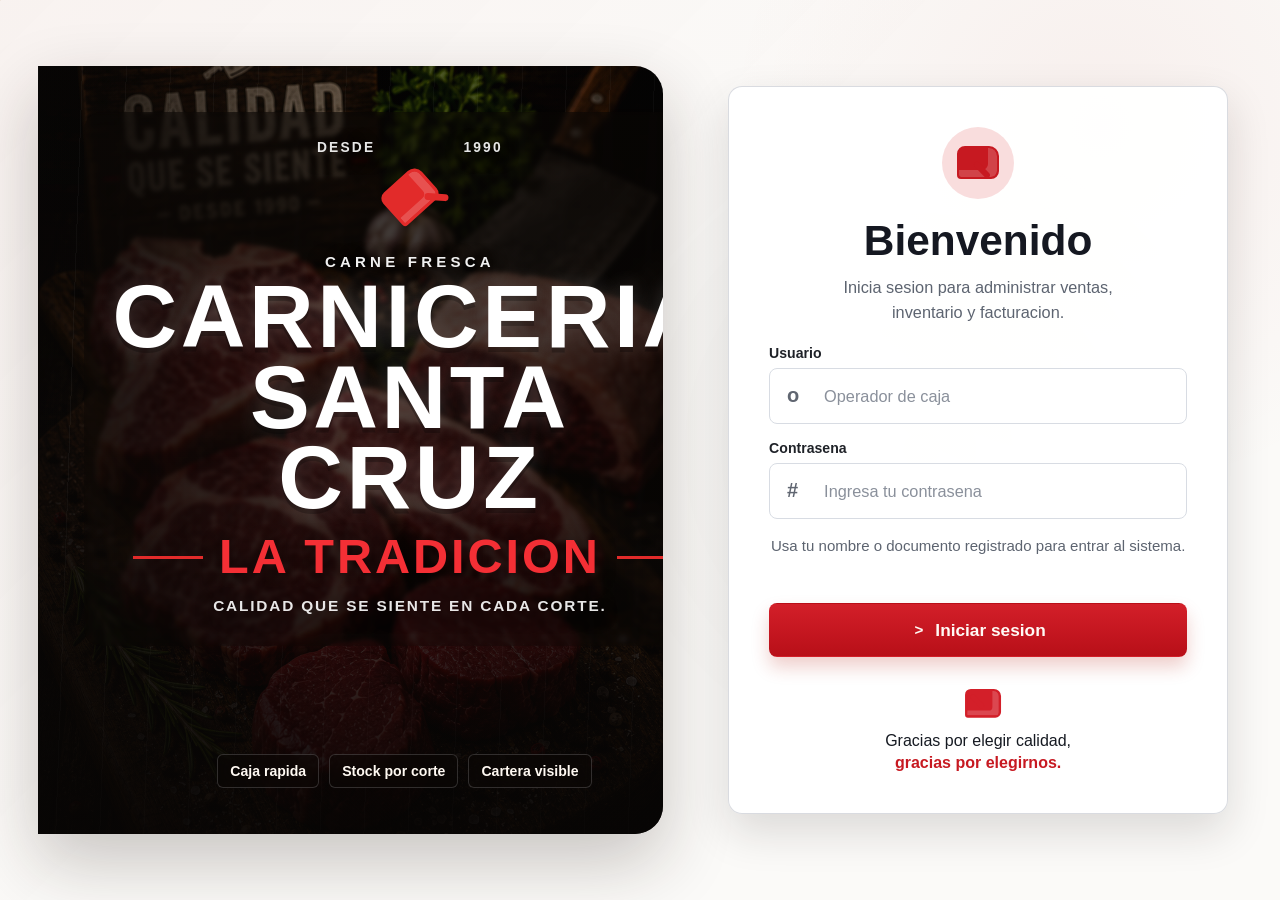
==== commit 7f2f83df: "Ajustes ventana" ====
--- a/aa1-web/clientes.html
+++ b/aa1-web/clientes.html
@@ -62,7 +62,7 @@
             <span class="badge-soft">Busqueda + saldo + credito</span>
           </div>
 
-          <div class="split-grid reveal delay-1">
+          <div class="split-grid wide reveal delay-1">
             <article class="panel">
               <div class="panel-head">
                 <div>
@@ -109,6 +109,49 @@
 
               <button class="ghost-button full" type="button" id="toggleCreditButton">Cambiar estado de credito</button>
             </article>
+
+            <article class="panel full-span">
+              <div class="panel-head">
+                <div>
+                  <p class="eyebrow">Gestion de clientes</p>
+                  <h3>Crear o actualizar cliente</h3>
+                </div>
+                <button class="ghost-button" type="button" id="toggleClientFormButton">Agregar nuevo cliente</button>
+              </div>
+
+              <form class="quick-client-form hidden" id="clientForm">
+                <input id="clientFormId" type="hidden">
+                <div class="form-grid">
+                  <label class="field">
+                    <span>Nombre</span>
+                    <input id="clientFormName" type="text" placeholder="Cliente frecuente">
+                  </label>
+                  <label class="field">
+                    <span>Documento</span>
+                    <input id="clientFormDocument" type="text" placeholder="1023456789">
+                  </label>
+                  <label class="field">
+                    <span>Telefono</span>
+                    <input id="clientFormPhone" type="text" placeholder="3001234567">
+                  </label>
+                  <label class="field">
+                    <span>Direccion</span>
+                    <input id="clientFormAddress" type="text" placeholder="Barrio o direccion">
+                  </label>
+                </div>
+
+                <label class="quick-client-toggle">
+                  <input id="clientFormCredit" type="checkbox">
+                  <span>Habilitar credito para este cliente</span>
+                </label>
+
+                <div class="button-row">
+                  <button class="primary-button" type="submit" id="saveClientButton">Guardar cliente</button>
+                  <button class="ghost-button" type="button" id="loadClientFormButton">Editar seleccionado</button>
+                  <button class="ghost-button" type="button" id="cancelClientFormButton">Cancelar</button>
+                </div>
+              </form>
+            </article>
           </div>
         </section>
       </main>
--- a/aa1-web/styles.css
+++ b/aa1-web/styles.css
@@ -329,6 +329,33 @@
   transition: transform 0.16s ease, box-shadow 0.16s ease, background 0.16s ease;
 }
 
+.primary-button::before,
+.ghost-button::before,
+.remove-button::before,
+.chip-row button::before {
+  display: inline-grid;
+  place-items: center;
+  flex: 0 0 auto;
+  width: 1.05rem;
+  height: 1.05rem;
+  margin-right: 8px;
+  font-size: 0.95rem;
+  font-weight: 900;
+  line-height: 1;
+}
+
+.primary-button::before {
+  content: "+";
+}
+
+.ghost-button::before {
+  content: ">";
+}
+
+.remove-button::before {
+  content: "x";
+}
+
 .primary-button {
   background: linear-gradient(180deg, #c72c21, var(--accent-dark));
   color: #fffaf5;
@@ -379,6 +406,388 @@
   gap: 12px;
   color: var(--muted);
   font-size: 0.92rem;
+}
+
+body[data-page="login"] {
+  background:
+    radial-gradient(circle at 86% 14%, rgba(180, 35, 24, 0.05), transparent 28%),
+    linear-gradient(120deg, rgba(239, 231, 221, 0.56) 0 1px, transparent 1px 18px),
+    #fbfaf8;
+}
+
+body[data-page="login"]::before {
+  background:
+    radial-gradient(circle at 72% 50%, rgba(46, 27, 16, 0.035), transparent 32%),
+    linear-gradient(135deg, rgba(180, 35, 24, 0.035), transparent 45%);
+}
+
+body[data-page="login"] .login-screen {
+  min-height: 100dvh;
+  grid-template-columns: minmax(420px, 1.02fr) minmax(360px, 0.86fr);
+  gap: clamp(20px, 4vw, 54px);
+  align-items: center;
+  padding: clamp(18px, 3vw, 40px);
+}
+
+body[data-page="login"] .login-hero {
+  isolation: isolate;
+  min-height: clamp(420px, 78vh, 760px);
+  border: 0;
+  border-radius: 0 28px 28px 0;
+  background:
+    linear-gradient(180deg, rgba(8, 6, 5, 0.22), rgba(8, 6, 5, 0.74)),
+    linear-gradient(90deg, rgba(8, 6, 5, 0.82), rgba(8, 6, 5, 0.22) 48%, rgba(8, 6, 5, 0.38)),
+    url("./assets/ChatGPT Image 8 may 2026, 17_57_57.png") center/cover no-repeat;
+  padding: clamp(26px, 4vw, 46px);
+  box-shadow: 0 28px 70px rgba(38, 24, 16, 0.24);
+}
+
+body[data-page="login"] .login-hero::before {
+  content: "";
+  position: absolute;
+  inset: 0;
+  z-index: -2;
+  background:
+    linear-gradient(180deg, rgba(0, 0, 0, 0.18), transparent 44%, rgba(0, 0, 0, 0.28)),
+    repeating-linear-gradient(92deg, rgba(255, 255, 255, 0.035) 0 1px, transparent 1px 44px);
+  mix-blend-mode: screen;
+}
+
+body[data-page="login"] .login-hero::after {
+  content: "";
+  right: 0;
+  left: 0;
+  bottom: 0;
+  z-index: -1;
+  width: auto;
+  height: 45%;
+  aspect-ratio: auto;
+  border: 0;
+  border-radius: 0;
+  background: linear-gradient(180deg, transparent, rgba(7, 5, 4, 0.72));
+  box-shadow: none;
+  opacity: 1;
+  transform: none;
+}
+
+body[data-page="login"] .login-brand-lockup {
+  position: relative;
+  z-index: 2;
+  max-width: 660px;
+  text-align: center;
+  padding: clamp(16px, 2.6vw, 28px);
+  border-radius: 18px;
+  background: linear-gradient(180deg, rgba(10, 7, 5, 0.56), rgba(10, 7, 5, 0.28));
+  backdrop-filter: blur(2px);
+  text-shadow: 0 4px 18px rgba(0, 0, 0, 0.62);
+}
+
+body[data-page="login"] .brand-year {
+  display: flex;
+  justify-content: center;
+  gap: 88px;
+  margin-bottom: 12px;
+  color: rgba(255, 255, 255, 0.9);
+  font-size: 0.86rem;
+  font-weight: 900;
+  letter-spacing: 0.16em;
+  text-transform: uppercase;
+}
+
+body[data-page="login"] .cleaver-mark,
+body[data-page="login"] .login-card-icon,
+body[data-page="login"] .login-mini-icon {
+  position: relative;
+  display: inline-grid;
+  place-items: center;
+}
+
+body[data-page="login"] .cleaver-mark {
+  width: 76px;
+  height: 58px;
+  margin: 0 auto 10px;
+  transform: rotate(-42deg);
+}
+
+body[data-page="login"] .cleaver-mark::before,
+body[data-page="login"] .login-card-icon::before,
+body[data-page="login"] .login-mini-icon::before {
+  content: "";
+  width: 44px;
+  height: 34px;
+  border: 3px solid currentColor;
+  border-radius: 8px 10px 8px 4px;
+  background: currentColor;
+  box-shadow: inset -9px -7px 0 rgba(255, 255, 255, 0.18);
+}
+
+body[data-page="login"] .cleaver-mark::after,
+body[data-page="login"] .login-card-icon::after,
+body[data-page="login"] .login-mini-icon::after {
+  content: "";
+  position: absolute;
+  right: 7px;
+  bottom: 7px;
+  width: 24px;
+  height: 7px;
+  border-radius: 999px;
+  background: currentColor;
+  transform: rotate(46deg);
+}
+
+body[data-page="login"] .cleaver-mark {
+  color: #e22b2a;
+}
+
+body[data-page="login"] .login-hero .eyebrow {
+  margin: 18px 0 6px;
+  color: rgba(255, 255, 255, 0.94);
+  font-size: 0.94rem;
+  letter-spacing: 0.28em;
+}
+
+body[data-page="login"] .login-hero h1 {
+  max-width: none;
+  margin: 0;
+  color: #fff;
+  font-family: Impact, "Arial Black", "Segoe UI", sans-serif;
+  font-size: clamp(3.1rem, 7vw, 6.1rem);
+  letter-spacing: 0.04em;
+  line-height: 0.9;
+  text-transform: uppercase;
+  text-shadow: 0 5px 0 rgba(0, 0, 0, 0.24), 0 0 22px rgba(255, 255, 255, 0.2);
+}
+
+body[data-page="login"] .login-hero h2 {
+  position: relative;
+  display: inline-block;
+  margin: 14px 0 12px;
+  color: #f42f35;
+  font-family: Impact, "Arial Black", "Segoe UI", sans-serif;
+  font-size: clamp(1.8rem, 3.8vw, 3.4rem);
+  letter-spacing: 0.06em;
+  line-height: 1;
+  text-transform: uppercase;
+}
+
+body[data-page="login"] .login-hero h2::before,
+body[data-page="login"] .login-hero h2::after {
+  content: "";
+  position: absolute;
+  top: 50%;
+  width: 70px;
+  height: 3px;
+  background: #e22b2a;
+}
+
+body[data-page="login"] .login-hero h2::before {
+  right: calc(100% + 16px);
+}
+
+body[data-page="login"] .login-hero h2::after {
+  left: calc(100% + 16px);
+}
+
+body[data-page="login"] .hero-copy {
+  max-width: none;
+  margin: 0;
+  color: rgba(255, 255, 255, 0.9);
+  font-size: clamp(0.95rem, 1.2vw, 1.14rem);
+  font-weight: 850;
+  letter-spacing: 0.12em;
+  text-transform: uppercase;
+}
+
+body[data-page="login"] .hero-pills {
+  align-self: end;
+  justify-content: center;
+  max-width: 640px;
+  margin-top: clamp(84px, 12vh, 150px);
+}
+
+body[data-page="login"] .login-hero .hero-pills span {
+  border-color: rgba(255, 255, 255, 0.16);
+  background: rgba(12, 9, 7, 0.52);
+  backdrop-filter: blur(10px);
+}
+
+body[data-page="login"] .hero-art {
+  display: none;
+}
+
+body[data-page="login"] .login-card {
+  width: min(100%, 500px);
+  justify-self: center;
+  border: 1px solid rgba(204, 207, 214, 0.74);
+  border-radius: 14px;
+  background: rgba(255, 255, 255, 0.94);
+  padding: clamp(26px, 3.2vw, 40px);
+  box-shadow: 0 18px 44px rgba(28, 24, 21, 0.14);
+}
+
+body[data-page="login"] .card-top {
+  text-align: center;
+}
+
+body[data-page="login"] .login-card-icon {
+  width: 72px;
+  height: 72px;
+  margin: 0 auto 18px;
+  border-radius: 50%;
+  background: #f9dddd;
+  color: #c71921;
+}
+
+body[data-page="login"] .login-card-icon::before {
+  width: 38px;
+  height: 29px;
+  border-width: 2px;
+}
+
+body[data-page="login"] .login-card-icon::after {
+  right: 22px;
+  bottom: 26px;
+  width: 20px;
+  height: 6px;
+}
+
+body[data-page="login"] .card-top h2 {
+  margin: 0 0 10px;
+  color: #151821;
+  font-family: "Segoe UI", Arial, sans-serif;
+  font-size: clamp(2rem, 3.6vw, 2.65rem);
+  font-weight: 900;
+}
+
+body[data-page="login"] .card-top p:last-child {
+  max-width: 34ch;
+  margin: 0 auto 20px;
+  color: #5d6470;
+  font-size: 1.02rem;
+  line-height: 1.55;
+}
+
+body[data-page="login"] .login-field {
+  position: relative;
+  margin-bottom: 16px;
+}
+
+body[data-page="login"] .login-field span {
+  color: #1f2228;
+  font-weight: 850;
+}
+
+body[data-page="login"] .login-field::before {
+  position: absolute;
+  left: 18px;
+  bottom: 17px;
+  z-index: 1;
+  color: #606671;
+  font-size: 1.25rem;
+  font-weight: 900;
+}
+
+body[data-page="login"] .user-field::before {
+  content: "o";
+}
+
+body[data-page="login"] .pass-field::before {
+  content: "#";
+}
+
+body[data-page="login"] .login-field input {
+  min-height: 56px;
+  border-color: #d8dce3;
+  border-radius: 8px;
+  padding-left: 54px;
+  color: #151821;
+  font-size: 1.02rem;
+}
+
+body[data-page="login"] .login-field input::placeholder {
+  color: #8a909b;
+}
+
+body[data-page="login"] .login-options {
+  display: flex;
+  align-items: center;
+  justify-content: space-between;
+  gap: 16px;
+  margin: 4px 0 18px;
+  font-size: 0.98rem;
+}
+
+body[data-page="login"] .login-options label {
+  display: inline-flex;
+  align-items: center;
+  gap: 8px;
+  color: #323640;
+}
+
+body[data-page="login"] .login-options input {
+  width: 18px;
+  height: 18px;
+  accent-color: #c71921;
+}
+
+body[data-page="login"] .login-options a {
+  color: #c71921;
+  font-weight: 800;
+  text-decoration: none;
+}
+
+body[data-page="login"] .login-helper {
+  margin: 2px 0 14px;
+  color: #5d6470;
+  font-size: 0.94rem;
+  line-height: 1.5;
+  text-align: center;
+}
+
+body[data-page="login"] .login-error {
+  margin: 0 0 12px;
+  text-align: center;
+}
+
+body[data-page="login"] .card-actions {
+  display: grid;
+  gap: 10px;
+}
+
+body[data-page="login"] .card-actions > * {
+  width: 100%;
+}
+
+body[data-page="login"] .card-actions .primary-button {
+  min-height: 54px;
+  border-radius: 8px;
+  background: linear-gradient(180deg, #d31f29, #b80f18);
+  font-size: 1.08rem;
+}
+
+body[data-page="login"] .login-notes {
+  justify-items: center;
+  margin-top: 20px;
+  padding-top: 8px;
+  border-top: 0;
+  text-align: center;
+}
+
+body[data-page="login"] .login-notes p {
+  margin: 8px 0 0;
+  color: #161a22;
+  line-height: 1.35;
+}
+
+body[data-page="login"] .login-notes strong {
+  color: #c71921;
+}
+
+body[data-page="login"] .login-mini-icon {
+  width: 36px;
+  height: 28px;
+  color: #d31f29;
+  transform: scale(0.72);
 }
 
 .app {
@@ -733,6 +1142,8 @@
 }
 
 .chip-row button {
+  display: inline-flex;
+  align-items: center;
   border: 1px solid rgba(180, 35, 24, 0.2);
   border-radius: 999px;
   background: var(--accent-soft);
@@ -741,6 +1152,65 @@
   font-weight: 800;
 }
 
+.chip-row button::before {
+  content: "+";
+  margin-right: 6px;
+}
+
+#legacyLoginAction::before,
+#legacyResetAction::before {
+  content: "↻";
+}
+
+#loginForm .primary-button::before {
+  content: ">";
+}
+
+#scaleButton::before {
+  content: "kg";
+  font-size: 0.72rem;
+}
+
+#cancelSaleButton::before {
+  content: "x";
+}
+
+#checkoutButton::before {
+  content: "$";
+}
+
+#applyCreditButton::before {
+  content: "$";
+}
+
+#settleCreditButton::before {
+  content: "=";
+}
+
+#blockOverdueButton::before {
+  content: "!";
+}
+
+#toggleCreditButton::before {
+  content: "⇄";
+}
+
+#inventoryForm .primary-button::before {
+  content: "⇅";
+}
+
+a.primary-button[href*="ventas"]::before {
+  content: "$";
+}
+
+a.ghost-button[href*="productos"]::before {
+  content: "[]";
+}
+
+a.ghost-button[href*="index"]::before {
+  content: "<";
+}
+
 .table-wrap {
   overflow: auto;
   border: 1px solid var(--line);
@@ -752,6 +1222,10 @@
   max-height: 360px;
 }
 
+.fixed-table {
+  max-height: 430px;
+}
+
 table {
   width: 100%;
   min-width: 640px;
@@ -759,7 +1233,8 @@
   background: #fff;
 }
 
-.scroll-table thead th {
+.scroll-table thead th,
+.fixed-table thead th {
   position: sticky;
   top: 0;
   z-index: 1;
@@ -831,6 +1306,31 @@
   line-height: 1.55;
 }
 
+.quick-client-form {
+  display: grid;
+  gap: 12px;
+  margin-bottom: 6px;
+  border: 1px solid var(--line);
+  border-radius: var(--radius-sm);
+  background: rgba(255, 253, 249, 0.94);
+  padding: 14px;
+}
+
+.quick-client-toggle {
+  display: inline-flex;
+  align-items: center;
+  gap: 10px;
+  color: var(--steel);
+  font-size: 0.94rem;
+  font-weight: 750;
+}
+
+.quick-client-toggle input {
+  width: 18px;
+  height: 18px;
+  accent-color: var(--accent);
+}
+
 .form-grid {
   display: grid;
   grid-template-columns: repeat(2, minmax(0, 1fr));
@@ -855,6 +1355,32 @@
   padding: 9px 11px;
 }
 
+.compact-filters {
+  margin-bottom: 14px;
+}
+
+#productCode:disabled {
+  background: #f4f0ea;
+  color: var(--muted);
+}
+
+#updateProductButton::before,
+#loadClientFormButton::before {
+  content: "!";
+}
+
+#clearProductFormButton::before,
+#cancelClientFormButton::before,
+#cancelQuickClientButton::before {
+  content: "x";
+}
+
+#toggleClientFormButton::before,
+#toggleQuickClientButton::before,
+#saveClientButton::before {
+  content: "+";
+}
+
 .client-list {
   max-height: 560px;
   overflow: auto;
@@ -862,14 +1388,39 @@
 }
 
 .client-item {
+  position: relative;
   width: 100%;
+  min-height: 58px;
   text-align: left;
   background: #fff;
+  padding-left: 48px;
+}
+
+.client-item::before {
+  content: "CL";
+  position: absolute;
+  left: 14px;
+  top: 50%;
+  display: inline-grid;
+  place-items: center;
+  width: 24px;
+  height: 24px;
+  border-radius: 50%;
+  background: var(--surface-steel);
+  color: var(--steel);
+  font-size: 0.68rem;
+  font-weight: 900;
+  transform: translateY(-50%);
 }
 
 .client-item.active {
   border-color: rgba(180, 35, 24, 0.55);
   background: var(--accent-soft);
+}
+
+.client-item.active::before {
+  background: var(--accent);
+  color: #fffaf5;
 }
 
 .detail-grid {
@@ -1150,3 +1701,99 @@
     width: 100%;
   }
 }
+
+@media (max-height: 860px) and (min-width: 981px) {
+  body[data-page="login"] .login-screen {
+    gap: 18px;
+    padding: 16px 20px;
+  }
+
+  body[data-page="login"] .login-hero {
+    min-height: 400px;
+    padding: 24px 30px;
+  }
+
+  body[data-page="login"] .login-hero h1 {
+    font-size: clamp(2.9rem, 5vw, 5rem);
+  }
+
+  body[data-page="login"] .login-hero h2 {
+    font-size: clamp(1.7rem, 2.8vw, 2.8rem);
+  }
+
+  body[data-page="login"] .hero-pills {
+    margin-top: 70px;
+  }
+
+  body[data-page="login"] .login-card {
+    padding: 24px 26px;
+  }
+
+  body[data-page="login"] .login-notes {
+    margin-top: 14px;
+  }
+}
+
+@media (max-height: 760px) and (min-width: 981px) {
+  body[data-page="login"] .hero-pills {
+    display: none;
+  }
+}
+
+@media (max-width: 980px) {
+  body[data-page="login"] .login-screen {
+    grid-template-columns: 1fr;
+    gap: 22px;
+    padding: 18px;
+  }
+
+  body[data-page="login"] .login-hero {
+    min-height: 540px;
+    border-radius: 18px;
+  }
+
+  body[data-page="login"] .login-card {
+    width: 100%;
+  }
+
+  body[data-page="login"] .hero-pills {
+    margin-top: 150px;
+  }
+}
+
+@media (max-width: 620px) {
+  body[data-page="login"] .login-hero,
+  body[data-page="login"] .login-card {
+    padding: 24px;
+  }
+
+  body[data-page="login"] .login-hero {
+    min-height: 500px;
+  }
+
+  body[data-page="login"] .brand-year {
+    gap: 42px;
+  }
+
+  body[data-page="login"] .login-hero h1 {
+    font-size: clamp(2.7rem, 15vw, 4.4rem);
+  }
+
+  body[data-page="login"] .login-hero h2 {
+    font-size: clamp(1.65rem, 9vw, 2.6rem);
+  }
+
+  body[data-page="login"] .login-hero h2::before,
+  body[data-page="login"] .login-hero h2::after {
+    width: 34px;
+  }
+
+  body[data-page="login"] .login-options {
+    align-items: flex-start;
+    flex-direction: column;
+  }
+
+  body[data-page="login"] .hero-pills {
+    margin-top: 120px;
+  }
+}
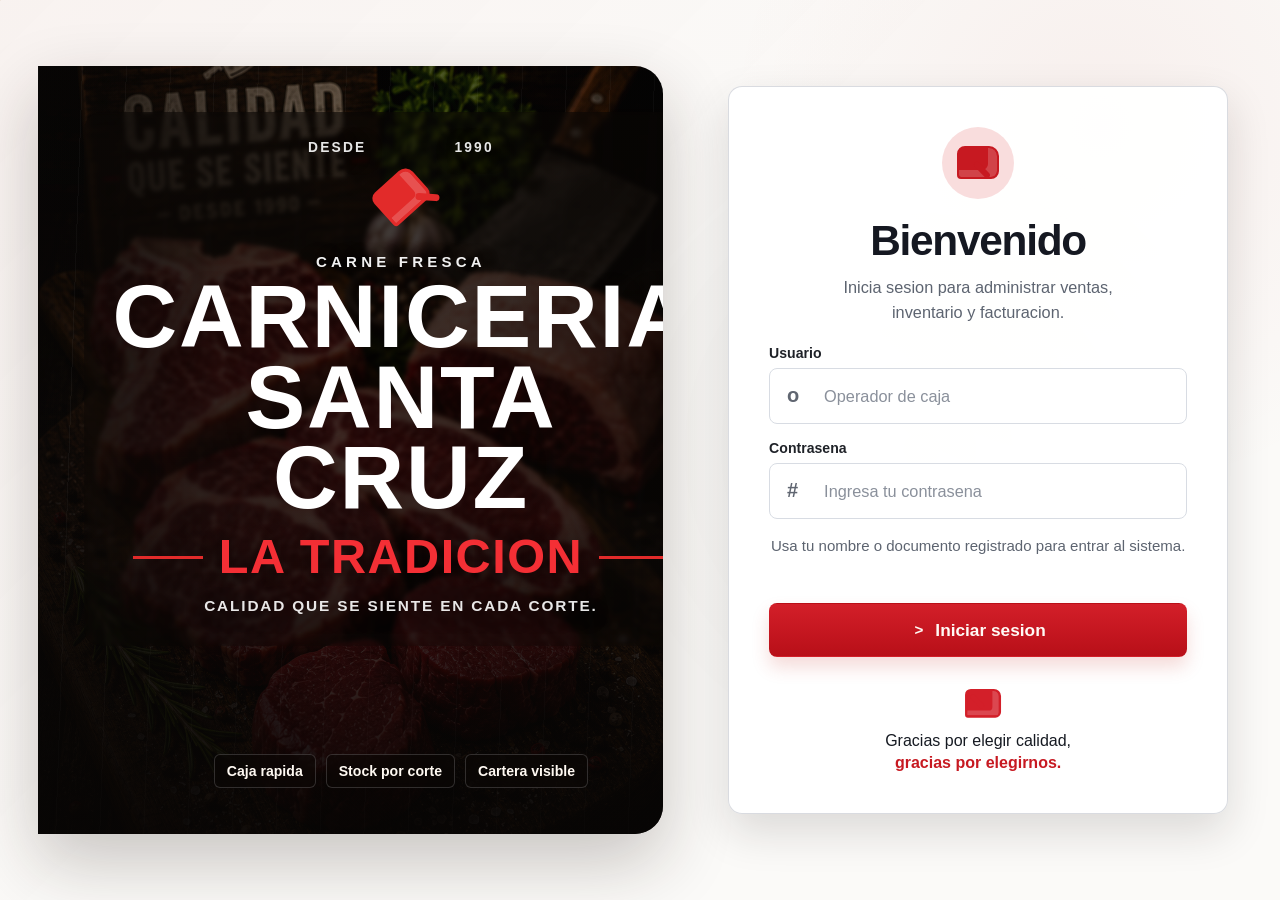
==== commit 1121b1dd: "mejora visual" ====
--- a/aa1-web/clientes.html
+++ b/aa1-web/clientes.html
@@ -13,9 +13,6 @@
         <div class="brand-block">
           <p class="eyebrow">Sistema comercial</p>
           <h2>Santa Cruz</h2>
-          <p class="side-copy">
-            Fichas de clientes para consultar contacto, saldo y permisos de credito.
-          </p>
         </div>
 
         <nav class="nav-list">
@@ -27,10 +24,9 @@
           <a class="nav-link" data-page-link="credito" href="./credito.html"><span class="nav-mark">CR</span><span>Credito</span></a>
           <a class="nav-link" data-page-link="facturas" href="./facturas.html"><span class="nav-mark">FC</span><span>Facturas</span></a>
           <a class="nav-link" data-page-link="cortes" href="./cortes.html"><span class="nav-mark">CT</span><span>Cortes</span></a>
+          <a class="nav-link" data-page-link="empleados" href="./empleados.html"><span class="nav-mark">EM</span><span>Empleados</span></a>
         </nav>
 
-        <div class="side-pattern"></div>
-        <p class="side-foot">Directorio de clientes habituales y ventas a credito.</p>
         <a class="ghost-button full side-button" href="./index.html">Volver al login</a>
       </aside>
 
--- a/aa1-web/styles.css
+++ b/aa1-web/styles.css
@@ -1,23 +1,25 @@
 :root {
-  --bg: #f6f1ea;
-  --bg-2: #ede5da;
-  --surface: #fffdf9;
-  --surface-soft: #fbf6ef;
-  --surface-steel: #eef2f3;
-  --ink: #211f1d;
-  --muted: #716a62;
-  --line: #ded3c7;
-  --line-strong: #c9b8a7;
-  --accent: #b42318;
-  --accent-dark: #7d1914;
-  --accent-soft: #fde7e3;
-  --steel: #20323b;
-  --steel-2: #314851;
-  --green: #28664c;
-  --warning: #a85f17;
-  --danger: #b42318;
-  --shadow: 0 18px 36px rgba(37, 28, 21, 0.12);
-  --shadow-soft: 0 10px 22px rgba(37, 28, 21, 0.08);
+  --bg: #ffffff;
+  --bg-2: #f4f7fb;
+  --surface: #ffffff;
+  --surface-soft: #f7f9fc;
+  --surface-steel: #edf2f8;
+  --ink: #172033;
+  --muted: #5b6779;
+  --line: #d8e1ec;
+  --line-strong: #c2cedd;
+  --accent: #c6382c;
+  --accent-dark: #98291f;
+  --accent-soft: #fdeceb;
+  --steel: #21374f;
+  --steel-2: #34506d;
+  --green: #1f7a55;
+  --warning: #b8731d;
+  --danger: #c6382c;
+  --shadow: 0 20px 42px rgba(23, 32, 51, 0.12);
+  --shadow-soft: 0 12px 24px rgba(23, 32, 51, 0.08);
+  --font-sans: "Aptos", "Segoe UI Variable Text", "Segoe UI", "Helvetica Neue", Arial, sans-serif;
+  --font-display: "Aptos Display", "Segoe UI Variable", "Segoe UI", "Helvetica Neue", Arial, sans-serif;
   --radius-lg: 8px;
   --radius-md: 8px;
   --radius-sm: 6px;
@@ -35,12 +37,8 @@
   margin: 0;
   min-height: 100vh;
   color: var(--ink);
-  font-family: "Segoe UI", Arial, sans-serif;
-  background:
-    linear-gradient(90deg, rgba(180, 35, 24, 0.035) 1px, transparent 1px),
-    linear-gradient(0deg, rgba(32, 50, 59, 0.035) 1px, transparent 1px),
-    linear-gradient(135deg, var(--bg) 0%, #fffaf4 42%, var(--bg-2) 100%);
-  background-size: 28px 28px, 28px 28px, auto;
+  font-family: var(--font-sans);
+  background: #fff;
 }
 
 body::before {
@@ -49,8 +47,8 @@
   inset: 0;
   pointer-events: none;
   background:
-    linear-gradient(180deg, rgba(255, 255, 255, 0.45), transparent 36%),
-    radial-gradient(circle at 78% 8%, rgba(180, 35, 24, 0.08), transparent 26%);
+    linear-gradient(180deg, rgba(245, 248, 252, 0.98), rgba(255, 255, 255, 0) 240px),
+    radial-gradient(circle at 86% 8%, rgba(198, 56, 44, 0.05), transparent 22%);
 }
 
 img {
@@ -154,7 +152,8 @@
 .panel h3,
 .login-card h2,
 .brand-block h2 {
-  font-family: Georgia, "Times New Roman", serif;
+  font-family: var(--font-display);
+  letter-spacing: -0.03em;
 }
 
 .login-hero h1 {
@@ -357,15 +356,15 @@
 }
 
 .primary-button {
-  background: linear-gradient(180deg, #c72c21, var(--accent-dark));
+  background: linear-gradient(180deg, #d34a3d, var(--accent-dark));
   color: #fffaf5;
-  box-shadow: 0 10px 18px rgba(180, 35, 24, 0.22);
+  box-shadow: 0 10px 18px rgba(198, 56, 44, 0.18);
 }
 
 .ghost-button,
 .remove-button {
-  border-color: rgba(32, 50, 59, 0.14);
-  background: #f4f7f7;
+  border-color: var(--line);
+  background: #fff;
   color: var(--steel);
 }
 
@@ -550,12 +549,13 @@
   max-width: none;
   margin: 0;
   color: #fff;
-  font-family: Impact, "Arial Black", "Segoe UI", sans-serif;
+  font-family: var(--font-display);
   font-size: clamp(3.1rem, 7vw, 6.1rem);
-  letter-spacing: 0.04em;
+  font-weight: 900;
+  letter-spacing: 0.02em;
   line-height: 0.9;
   text-transform: uppercase;
-  text-shadow: 0 5px 0 rgba(0, 0, 0, 0.24), 0 0 22px rgba(255, 255, 255, 0.2);
+  text-shadow: 0 10px 28px rgba(0, 0, 0, 0.22);
 }
 
 body[data-page="login"] .login-hero h2 {
@@ -563,9 +563,10 @@
   display: inline-block;
   margin: 14px 0 12px;
   color: #f42f35;
-  font-family: Impact, "Arial Black", "Segoe UI", sans-serif;
+  font-family: var(--font-display);
   font-size: clamp(1.8rem, 3.8vw, 3.4rem);
-  letter-spacing: 0.06em;
+  font-weight: 850;
+  letter-spacing: 0.03em;
   line-height: 1;
   text-transform: uppercase;
 }
@@ -654,7 +655,7 @@
 body[data-page="login"] .card-top h2 {
   margin: 0 0 10px;
   color: #151821;
-  font-family: "Segoe UI", Arial, sans-serif;
+  font-family: var(--font-display);
   font-size: clamp(2rem, 3.6vw, 2.65rem);
   font-weight: 900;
 }
@@ -801,10 +802,11 @@
   flex-direction: column;
   position: sticky;
   top: 0;
-  height: 100vh;
+  height: 100dvh;
   padding: 22px;
+  gap: 16px;
   background:
-    linear-gradient(180deg, rgba(32, 50, 59, 0.98), rgba(18, 27, 32, 0.98)),
+    linear-gradient(180deg, rgba(21, 34, 50, 0.98), rgba(13, 24, 38, 0.98)),
     repeating-linear-gradient(90deg, rgba(255,255,255,0.04) 0 1px, transparent 1px 18px);
   color: #fff9f2;
   overflow: hidden;
@@ -821,20 +823,15 @@
   line-height: 1;
 }
 
-.side-copy,
-.side-foot {
-  color: rgba(255, 249, 242, 0.74);
-  line-height: 1.55;
-}
-
-.side-copy {
-  margin-bottom: 0;
-}
-
 .nav-list {
   display: grid;
   gap: 7px;
-  margin: 22px 0;
+  flex: 1 1 auto;
+  min-height: 0;
+  margin: 0;
+  overflow-y: auto;
+  padding-right: 4px;
+  align-content: start;
 }
 
 .nav-link {
@@ -842,21 +839,22 @@
   align-items: center;
   gap: 10px;
   width: 100%;
-  border: 1px solid rgba(255, 255, 255, 0.08);
+  border: 1px solid rgba(255, 255, 255, 0.1);
   border-radius: var(--radius-sm);
-  background: rgba(255, 255, 255, 0.045);
+  background: rgba(255, 255, 255, 0.06);
   color: #fff9f2;
   padding: 10px 12px;
   text-align: left;
   text-decoration: none;
   font-weight: 750;
-  transition: background 0.18s ease, transform 0.18s ease, border-color 0.18s ease;
+  transition: background 0.18s ease, transform 0.18s ease, border-color 0.18s ease, box-shadow 0.18s ease;
 }
 
 .nav-link:hover,
 .nav-link.active {
-  border-color: rgba(255, 255, 255, 0.16);
-  background: linear-gradient(90deg, var(--accent), #da4b36);
+  border-color: rgba(255, 255, 255, 0.18);
+  background: linear-gradient(90deg, var(--accent), #db5648);
+  box-shadow: 0 10px 20px rgba(198, 56, 44, 0.2);
   transform: translateX(3px);
 }
 
@@ -871,22 +869,14 @@
   font-weight: 900;
 }
 
-.side-pattern {
-  margin-top: auto;
-  min-height: 136px;
-  border: 1px solid rgba(255, 255, 255, 0.12);
-  border-radius: var(--radius-lg);
-  background:
-    linear-gradient(135deg, rgba(180, 35, 24, 0.7), rgba(255, 255, 255, 0.08)),
-    repeating-linear-gradient(135deg, rgba(255,255,255,0.13) 0 2px, transparent 2px 18px);
-}
-
 .side-button {
-  margin-top: 14px;
+  margin-top: 0;
 }
 
 .workspace {
-  padding: 26px;
+  min-height: 100vh;
+  padding: 28px 30px;
+  background: #fff;
 }
 
 .workspace-header {
@@ -914,7 +904,7 @@
   min-width: 160px;
   border: 1px solid var(--line);
   border-radius: var(--radius-sm);
-  background: rgba(255, 253, 249, 0.86);
+  background: #fff;
   padding: 11px 13px;
   box-shadow: var(--shadow-soft);
 }
@@ -959,7 +949,7 @@
   gap: 18px;
   border-left: 6px solid var(--accent);
   background:
-    linear-gradient(120deg, rgba(255, 253, 249, 0.98), rgba(245, 239, 231, 0.96));
+    linear-gradient(135deg, #ffffff, #f6f9fc);
 }
 
 .panel-copy {
@@ -979,7 +969,7 @@
 .banner-aside {
   border: 1px solid var(--line);
   border-radius: var(--radius-sm);
-  background: var(--surface-soft);
+  background: #fff;
   padding: 16px;
 }
 
@@ -1057,10 +1047,15 @@
   align-items: start;
 }
 
+.inventory-grid.stacked-layout,
+.split-grid.stacked-layout {
+  grid-template-columns: 1fr;
+}
+
 .panel {
   border: 1px solid var(--line);
   border-radius: var(--radius-lg);
-  background: rgba(255, 253, 249, 0.92);
+  background: var(--surface);
   padding: 18px;
 }
 
@@ -1215,7 +1210,7 @@
   overflow: auto;
   border: 1px solid var(--line);
   border-radius: var(--radius-sm);
-  background: #fff;
+  background: var(--surface);
 }
 
 .scroll-table {
@@ -1230,7 +1225,7 @@
   width: 100%;
   min-width: 640px;
   border-collapse: collapse;
-  background: #fff;
+  background: var(--surface);
 }
 
 .scroll-table thead th,
@@ -1241,7 +1236,7 @@
 }
 
 thead th {
-  background: var(--steel);
+  background: var(--steel-2);
   color: #fff9f2;
 }
 
@@ -1254,7 +1249,7 @@
 }
 
 tbody tr:nth-child(even) {
-  background: #fbf8f4;
+  background: #f8fafc;
 }
 
 tbody tr:hover {
@@ -1295,7 +1290,7 @@
 .note-card {
   margin-top: 16px;
   border-radius: var(--radius-sm);
-  background: linear-gradient(160deg, var(--steel), #16242a);
+  background: linear-gradient(160deg, var(--steel), #17273b);
   color: #fff9f2;
   padding: 16px;
 }
@@ -1312,7 +1307,7 @@
   margin-bottom: 6px;
   border: 1px solid var(--line);
   border-radius: var(--radius-sm);
-  background: rgba(255, 253, 249, 0.94);
+  background: var(--surface-soft);
   padding: 14px;
 }
 
@@ -1348,7 +1343,8 @@
   color: var(--muted);
 }
 
-.filter-inline select {
+.filter-inline select,
+.filter-inline input {
   border: 1px solid var(--line-strong);
   border-radius: var(--radius-sm);
   background: #fff;
@@ -1360,7 +1356,7 @@
 }
 
 #productCode:disabled {
-  background: #f4f0ea;
+  background: var(--surface-steel);
   color: var(--muted);
 }
 
@@ -1471,7 +1467,7 @@
 
 .invoice-card {
   border-radius: var(--radius-lg);
-  background: linear-gradient(160deg, var(--steel), #15252c);
+  background: linear-gradient(160deg, var(--steel), #17273b);
   color: #fff9f2;
   padding: 18px;
 }
@@ -1522,7 +1518,7 @@
   overflow: hidden;
   height: 10px;
   border-radius: 999px;
-  background: #e1e8e9;
+  background: #e3eaf2;
 }
 
 .chart-fill {
@@ -1583,7 +1579,7 @@
   min-width: 240px;
   max-width: 360px;
   border-radius: var(--radius-lg);
-  background: rgba(32, 50, 59, 0.97);
+  background: rgba(33, 55, 79, 0.97);
   color: #fff9f2;
   box-shadow: var(--shadow);
   opacity: 0;
@@ -1599,7 +1595,7 @@
 }
 
 .toast.error {
-  background: rgba(180, 35, 24, 0.97);
+  background: rgba(198, 56, 44, 0.97);
 }
 
 @keyframes rise-in {
@@ -1645,6 +1641,11 @@
   .sidebar {
     position: relative;
     height: auto;
+  }
+
+  .nav-list {
+    overflow: visible;
+    padding-right: 0;
   }
 
   .workspace {
